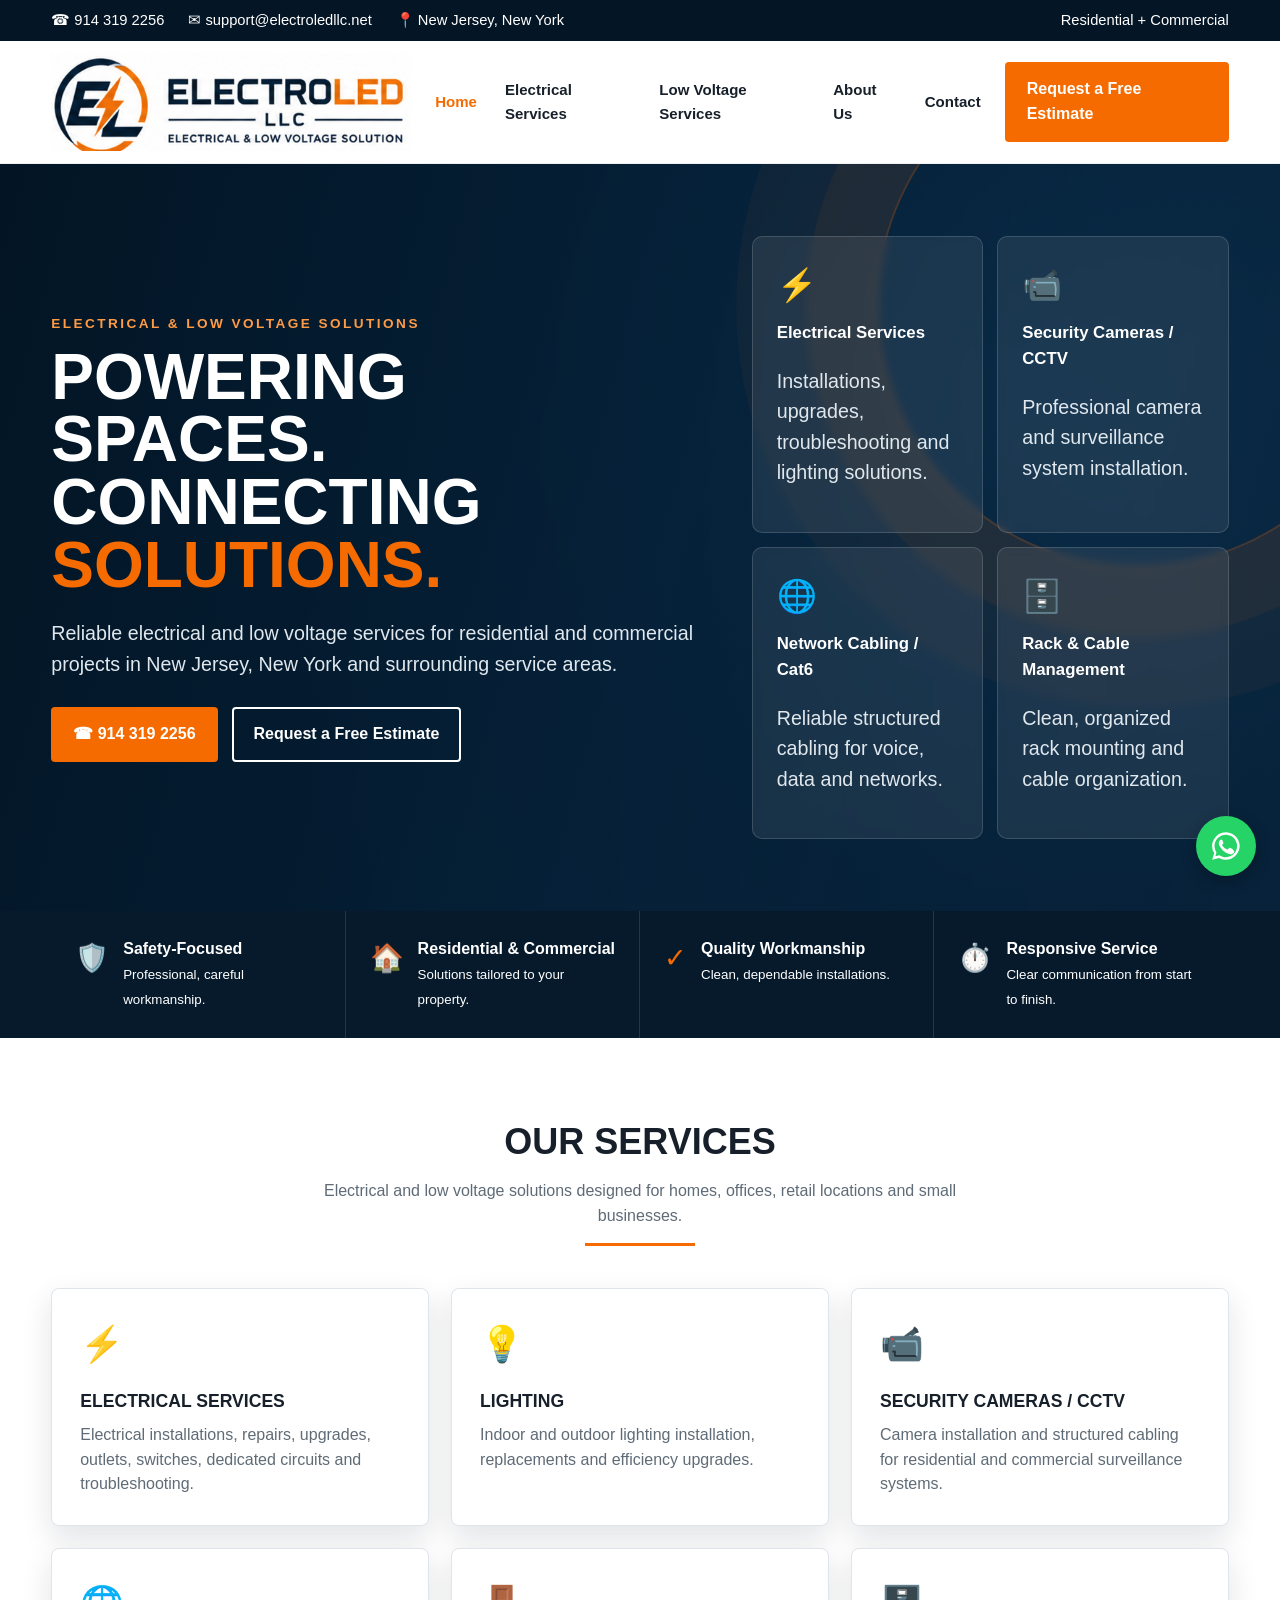
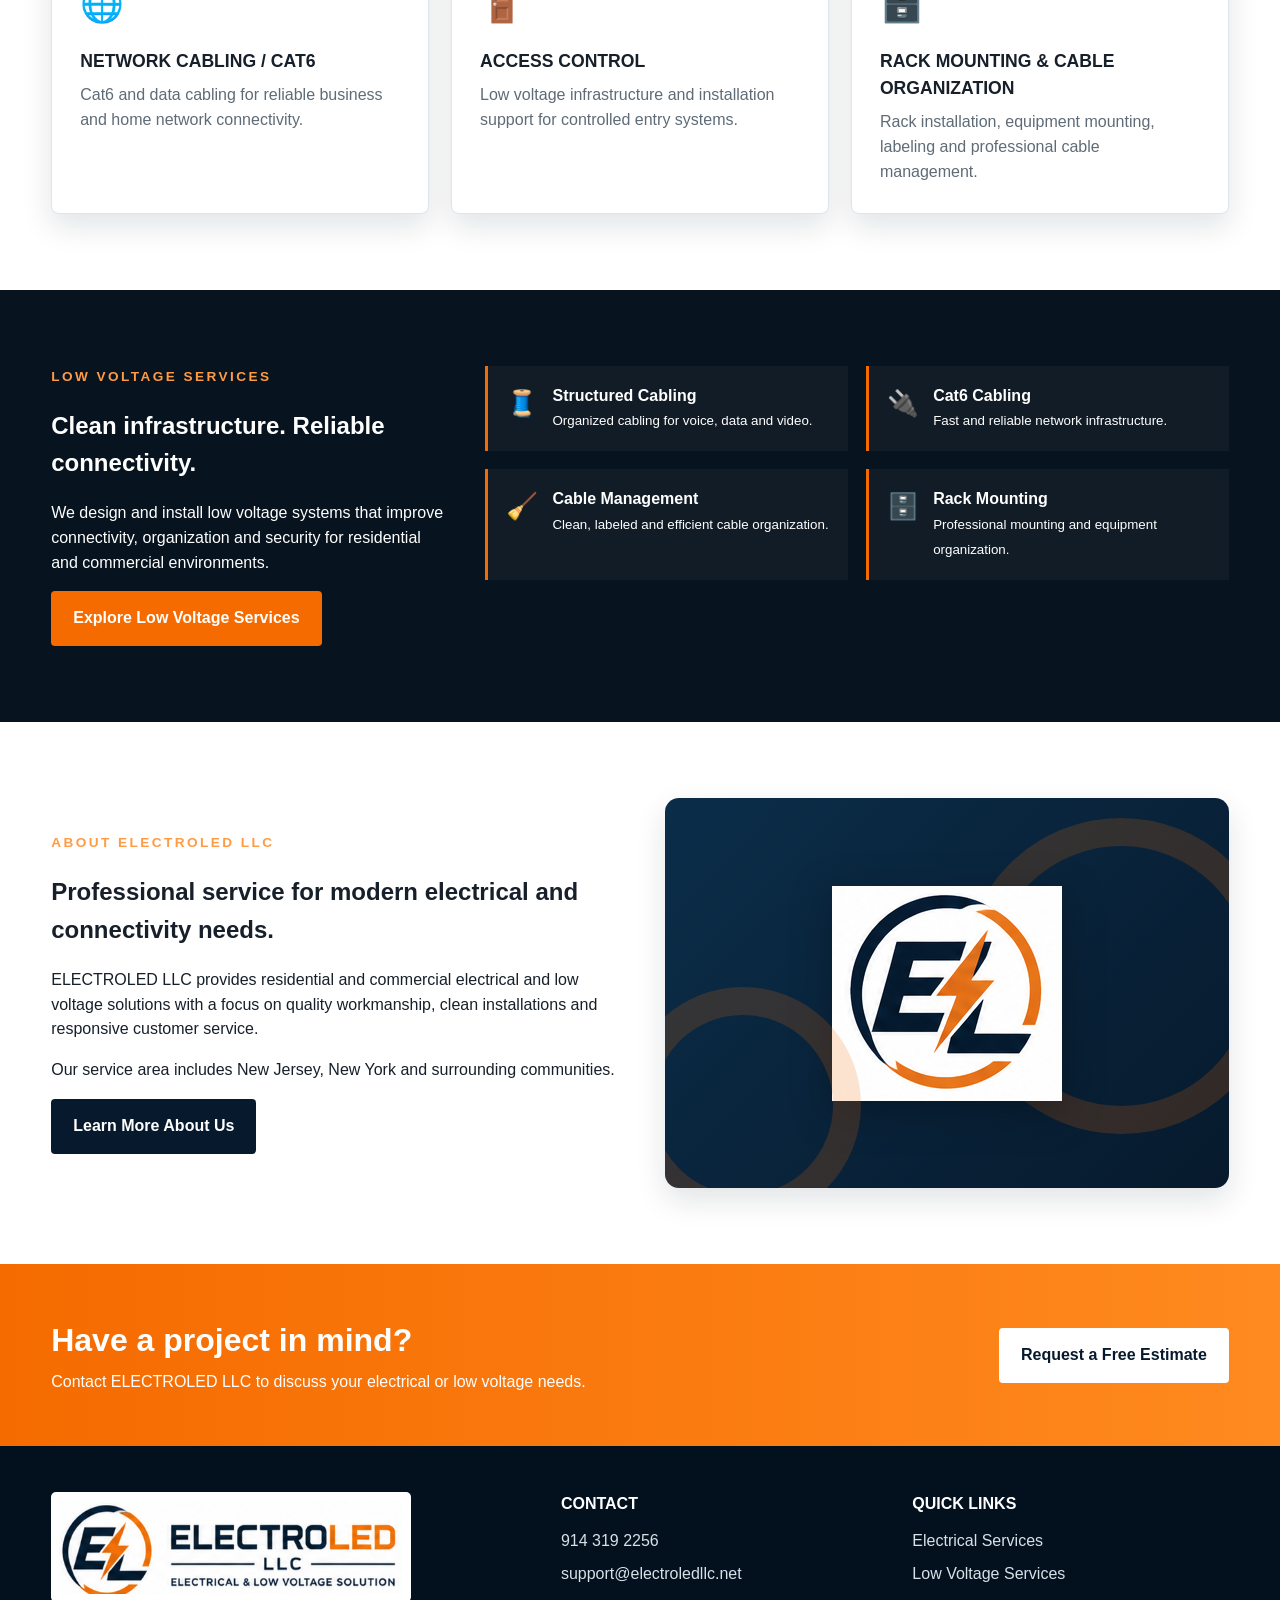
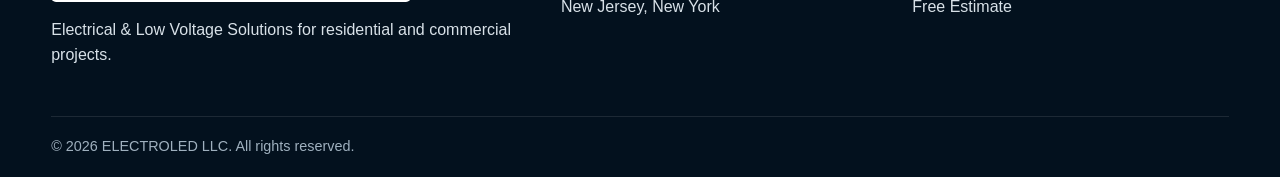
==== public/index.html @ 68d6f8fd "Add WhatsApp button to all pages" ====
<!doctype html><html lang="en"><head><meta charset="utf-8"><meta name="viewport" content="width=device-width,initial-scale=1"><title>ELECTROLED LLC | Electrical & Low Voltage Services</title><meta name="description" content="Residential and commercial electrical and low voltage services in North Arlington, New Jersey and surrounding service areas."><link rel="stylesheet" href="styles.css"></head><body>
<div class="topbar"><div class="container"><div class="left"><span>☎ 914 319 2256</span><span>✉ support@electroledllc.net</span><span>📍 New Jersey, New York</span></div><div class="right"><span>Residential + Commercial</span></div></div></div>
<header><div class="container nav"><a class="brand" href="index.html"><img src="assets/electroled-logo.png" alt="ELECTROLED LLC logo"></a><button class="mobile-toggle" aria-label="Open menu">☰</button><nav class="navlinks"><a class="active" href="index.html">Home</a><a href="electrical-services.html">Electrical Services</a><a href="low-voltage.html">Low Voltage Services</a><a href="about.html">About Us</a><a href="contact.html">Contact</a></nav><a class="btn btn-primary nav-cta" href="contact.html">Request a Free Estimate</a></div></header>
<section class="hero"><div class="container hero-grid"><div><div class="eyebrow">Electrical & Low Voltage Solutions</div><h1>Powering Spaces.<br>Connecting <span>Solutions.</span></h1><p>Reliable electrical and low voltage services for residential and commercial projects in New Jersey, New York and surrounding service areas.</p><div class="hero-actions"><a class="btn btn-primary" href="tel:+19143192256">☎ 914 319 2256</a><a class="btn btn-outline" href="contact.html">Request a Free Estimate</a></div></div><div class="hero-panel"><div class="hero-card"><span class="icon">⚡</span><strong>Electrical Services</strong><p>Installations, upgrades, troubleshooting and lighting solutions.</p></div><div class="hero-card"><span class="icon">📹</span><strong>Security Cameras / CCTV</strong><p>Professional camera and surveillance system installation.</p></div><div class="hero-card"><span class="icon">🌐</span><strong>Network Cabling / Cat6</strong><p>Reliable structured cabling for voice, data and networks.</p></div><div class="hero-card"><span class="icon">🗄️</span><strong>Rack & Cable Management</strong><p>Clean, organized rack mounting and cable organization.</p></div></div></div></section>
<section class="trust"><div class="container trust-grid"><div class="trust-item"><span class="icon">🛡️</span><div><strong>Safety-Focused</strong><br><small>Professional, careful workmanship.</small></div></div><div class="trust-item"><span class="icon">🏠</span><div><strong>Residential & Commercial</strong><br><small>Solutions tailored to your property.</small></div></div><div class="trust-item"><span class="icon">✓</span><div><strong>Quality Workmanship</strong><br><small>Clean, dependable installations.</small></div></div><div class="trust-item"><span class="icon">⏱️</span><div><strong>Responsive Service</strong><br><small>Clear communication from start to finish.</small></div></div></div></section>
<section class="section"><div class="container"><div class="section-title"><h2>Our Services</h2><p>Electrical and low voltage solutions designed for homes, offices, retail locations and small businesses.</p><div class="line"></div></div><div class="cards"><div class="card"><div class="icon">⚡</div><h3>Electrical Services</h3><p>Electrical installations, repairs, upgrades, outlets, switches, dedicated circuits and troubleshooting.</p></div><div class="card"><div class="icon">💡</div><h3>Lighting</h3><p>Indoor and outdoor lighting installation, replacements and efficiency upgrades.</p></div><div class="card"><div class="icon">📹</div><h3>Security Cameras / CCTV</h3><p>Camera installation and structured cabling for residential and commercial surveillance systems.</p></div><div class="card"><div class="icon">🌐</div><h3>Network Cabling / Cat6</h3><p>Cat6 and data cabling for reliable business and home network connectivity.</p></div><div class="card"><div class="icon">🚪</div><h3>Access Control</h3><p>Low voltage infrastructure and installation support for controlled entry systems.</p></div><div class="card"><div class="icon">🗄️</div><h3>Rack Mounting & Cable Organization</h3><p>Rack installation, equipment mounting, labeling and professional cable management.</p></div></div></div></section>
<section class="section dark"><div class="container lowvoltage"><div><div class="eyebrow">Low Voltage Services</div><h2>Clean infrastructure. Reliable connectivity.</h2><p>We design and install low voltage systems that improve connectivity, organization and security for residential and commercial environments.</p><a class="btn btn-primary" href="low-voltage.html">Explore Low Voltage Services</a></div><div class="low-list"><div class="feature"><span class="icon">🧵</span><div><strong>Structured Cabling</strong><br><small>Organized cabling for voice, data and video.</small></div></div><div class="feature"><span class="icon">🔌</span><div><strong>Cat6 Cabling</strong><br><small>Fast and reliable network infrastructure.</small></div></div><div class="feature"><span class="icon">🧹</span><div><strong>Cable Management</strong><br><small>Clean, labeled and efficient cable organization.</small></div></div><div class="feature"><span class="icon">🗄️</span><div><strong>Rack Mounting</strong><br><small>Professional mounting and equipment organization.</small></div></div></div></div></section>
<section class="section"><div class="container about-grid"><div><div class="eyebrow">About ELECTROLED LLC</div><h2>Professional service for modern electrical and connectivity needs.</h2><p>ELECTROLED LLC provides residential and commercial electrical and low voltage solutions with a focus on quality workmanship, clean installations and responsive customer service.</p><p>Our service area includes New Jersey, New York and surrounding communities.</p><a class="btn btn-dark" href="about.html">Learn More About Us</a></div><div class="visual"><div class="mark"><img src="assets/electroled-mark.png" alt="ELECTROLED emblem"></div></div></div></section>
<section class="cta"><div class="container"><div><h2>Have a project in mind?</h2><p>Contact ELECTROLED LLC to discuss your electrical or low voltage needs.</p></div><a class="btn" href="contact.html">Request a Free Estimate</a></div></section>
<footer><div class="container"><div class="footer-grid"><div><img class="footer-logo" src="assets/electroled-logo.png" alt="ELECTROLED LLC"><p>Electrical & Low Voltage Solutions for residential and commercial projects.</p></div><div><div class="footer-title">Contact</div><div class="footer-links"><a href="tel:+19143192256">914 319 2256</a><a href="mailto:support@electroledllc.net">support@electroledllc.net</a><span>New Jersey, New York</span></div></div><div><div class="footer-title">Quick Links</div><div class="footer-links"><a href="electrical-services.html">Electrical Services</a><a href="low-voltage.html">Low Voltage Services</a><a href="contact.html">Free Estimate</a></div></div></div><div class="copyright">© 2026 ELECTROLED LLC. All rights reserved.</div></div></footer><script src="script.js"></script><a
  class="whatsapp-float"
  href="https://wa.me/19143192256?text=Hello%20ELECTROLED%20LLC,%20I%20would%20like%20to%20request%20a%20free%20estimate."
  target="_blank"
  rel="noopener noreferrer"
  aria-label="Contact ELECTROLED LLC on WhatsApp"
>
  <svg viewBox="0 0 32 32" aria-hidden="true">
    <path
      fill="currentColor"
      d="M16 3a13 13 0 0 0-11.1 19.8L3 29l6.4-1.7A13 13 0 1 0 16 3zm0 23.6c-2.1 0-4.1-.6-5.8-1.7l-.4-.2-3.8 1 1-3.7-.2-.4A10.6 10.6 0 1 1 16 26.6zm5.8-7.9c-.3-.2-1.9-.9-2.2-1-.3-.1-.5-.2-.7.2-.2.3-.8 1-1 1.2-.2.2-.4.2-.7.1-2-.9-3.4-1.7-4.8-4-.4-.7.4-.7 1.1-1.6.1-.2.2-.4.1-.6-.1-.2-.7-1.8-1-2.4-.3-.6-.5-.5-.7-.5h-.6c-.2 0-.6.1-.9.4-.3.3-1.2 1.2-1.2 3 0 1.8 1.3 3.5 1.5 3.7.2.2 2.6 4 6.3 5.6 2.3 1 3.2 1.1 4.3.9 1-.2 1.9-.8 2.2-1.5.3-.7.3-1.3.2-1.5-.1-.2-.3-.3-.6-.4z"
    />
  </svg>
</a></body></html>
---- public/styles.css ----
:root{--navy:#071a2d;--navy2:#0d2d49;--orange:#f56b00;--orange2:#ff8a1f;--text:#17202a;--muted:#5f6b76;--light:#f6f8fa;--white:#fff;--border:#dfe5ea;--shadow:0 12px 30px rgba(5,24,45,.12)}
*{box-sizing:border-box}html{scroll-behavior:smooth}body{margin:0;font-family:Arial,Helvetica,sans-serif;color:var(--text);background:#fff;line-height:1.55}a{text-decoration:none;color:inherit}.container{width:min(1180px,92%);margin:auto}.topbar{background:#041525;color:#fff;font-size:.92rem}.topbar .container{display:flex;justify-content:space-between;gap:16px;align-items:center;padding:9px 0;flex-wrap:wrap}.topbar .left,.topbar .right{display:flex;gap:24px;align-items:center;flex-wrap:wrap}.accent{color:var(--orange)}
header{background:#fff;position:sticky;top:0;z-index:50;border-bottom:1px solid #eef1f3}.nav{display:flex;align-items:center;justify-content:space-between;gap:24px;padding:12px 0}.brand{display:flex;align-items:center;flex:0 0 auto}.brand img{width:360px;max-width:38vw;height:auto;display:block;object-fit:contain}.navlinks{display:flex;gap:28px;align-items:center;font-weight:700;font-size:.94rem}.navlinks a:hover,.navlinks a.active{color:var(--orange)}.btn{display:inline-flex;align-items:center;justify-content:center;gap:9px;padding:13px 20px;border-radius:4px;font-weight:800;border:2px solid transparent;transition:.2s}.btn-primary{background:var(--orange);color:#fff}.btn-primary:hover{background:#d95e00}.btn-outline{border-color:#fff;color:#fff}.btn-outline:hover{background:#fff;color:var(--navy)}.btn-dark{background:var(--navy);color:#fff}.mobile-toggle{display:none;background:none;border:0;font-size:1.8rem}
.hero{background:linear-gradient(105deg,rgba(3,21,37,.97),rgba(5,33,57,.9) 52%,rgba(7,37,63,.72)),radial-gradient(circle at 80% 30%,#174a72,#071a2d 45%,#04111f 78%);color:#fff;min-height:560px;display:flex;align-items:center;position:relative;overflow:hidden}.hero:after{content:"";position:absolute;right:-120px;top:-120px;width:520px;height:520px;border:2px solid rgba(245,107,0,.25);border-radius:50%;box-shadow:0 0 0 70px rgba(245,107,0,.06),0 0 0 140px rgba(245,107,0,.04)}.hero-grid{display:grid;grid-template-columns:1.15fr .85fr;gap:55px;align-items:center;position:relative;z-index:2;padding:72px 0}.eyebrow{text-transform:uppercase;letter-spacing:.18em;color:#ff9b45;font-weight:800;font-size:.85rem}.hero h1{font-size:clamp(2.6rem,5vw,5.2rem);line-height:.98;margin:12px 0 22px;max-width:800px;text-transform:uppercase}.hero h1 span{color:var(--orange)}.hero p{font-size:1.23rem;max-width:700px;color:#e0e8ee}.hero-actions{display:flex;gap:14px;flex-wrap:wrap;margin-top:28px}.hero-panel{display:grid;grid-template-columns:1fr 1fr;gap:14px}.hero-card{background:rgba(255,255,255,.08);border:1px solid rgba(255,255,255,.15);padding:24px;border-radius:10px;backdrop-filter:blur(4px);min-height:150px}.hero-card strong{font-size:1.05rem}.hero-card .icon{font-size:2rem;color:var(--orange);display:block;margin-bottom:10px}.trust{background:#061a2c;color:#fff}.trust-grid{display:grid;grid-template-columns:repeat(4,1fr)}.trust-item{padding:26px 24px;border-right:1px solid rgba(255,255,255,.12);display:flex;gap:14px}.trust-item:last-child{border-right:0}.trust-item .icon{font-size:1.7rem;color:var(--orange)}
.section{padding:76px 0}.section.light{background:var(--light)}.section.dark{background:#07131e;color:#fff}.section-title{text-align:center;margin-bottom:42px}.section-title h2{font-size:2.25rem;margin:0 0 10px;text-transform:uppercase}.section-title p{color:var(--muted);max-width:720px;margin:auto}.dark .section-title p{color:#b9c6d1}.line{width:110px;height:3px;background:var(--orange);margin:14px auto 0}.cards{display:grid;grid-template-columns:repeat(3,1fr);gap:22px}.card{background:#fff;border:1px solid var(--border);border-radius:8px;padding:28px;box-shadow:var(--shadow);height:100%}.card .icon{font-size:2.2rem;color:var(--orange)}.card h3{margin:16px 0 8px;text-transform:uppercase;font-size:1.1rem}.card p{color:var(--muted);margin:0}.dark .card{background:#0c2235;border-color:#183850}.dark .card p{color:#c6d2dc}
.lowvoltage{display:grid;grid-template-columns:1.05fr 1.95fr;gap:34px;align-items:start}.low-list{display:grid;grid-template-columns:repeat(2,1fr);gap:18px}.feature{display:flex;gap:14px;padding:18px;border-left:3px solid var(--orange);background:rgba(255,255,255,.04)}.feature .icon{font-size:1.6rem;color:var(--orange)}
.about-grid{display:grid;grid-template-columns:1fr 1fr;gap:50px;align-items:center}.visual{background:linear-gradient(135deg,#0b2d49,#071a2d);border-radius:14px;min-height:390px;position:relative;overflow:hidden;box-shadow:var(--shadow)}.visual:before,.visual:after{content:"";position:absolute;border-radius:50%;border:28px solid rgba(245,107,0,.18)}.visual:before{width:260px;height:260px;right:-50px;top:20px}.visual:after{width:180px;height:180px;left:-40px;bottom:-35px}.visual .mark{position:absolute;inset:0;display:flex;align-items:center;justify-content:center}.visual img{max-width:62%;filter:drop-shadow(0 10px 20px rgba(0,0,0,.28))}
.cta{background:linear-gradient(90deg,var(--orange),#ff8a1f);color:#fff;padding:52px 0}.cta .container{display:flex;align-items:center;justify-content:space-between;gap:26px}.cta h2{margin:0;font-size:2rem}.cta p{margin:4px 0 0}.cta .btn{background:#fff;color:var(--navy)}
.page-hero{background:linear-gradient(110deg,#061a2c,#0d3657);color:#fff;padding:74px 0}.page-hero h1{font-size:3.2rem;margin:0 0 10px;text-transform:uppercase}.page-hero p{max-width:760px;color:#d8e3eb;font-size:1.15rem}
.contact-grid{display:grid;grid-template-columns:.85fr 1.15fr;gap:36px}.contact-box{background:#fff;border:1px solid var(--border);border-radius:8px;padding:28px;box-shadow:var(--shadow)}.contact-item{margin:0 0 18px}.contact-item strong{display:block;color:var(--navy)}form{display:grid;gap:15px}label{font-weight:700;font-size:.92rem}input,textarea,select{width:100%;padding:13px 14px;border:1px solid #cbd5dc;border-radius:5px;font:inherit}textarea{min-height:150px;resize:vertical}
footer{background:#03111e;color:#d8e1e8;padding:46px 0 20px}.footer-grid{display:grid;grid-template-columns:1.2fr .8fr .8fr;gap:35px}.footer-logo{width:360px;max-width:100%;height:auto;display:block;background:#fff;padding:8px;border-radius:5px;object-fit:contain}.footer-title{color:#fff;text-transform:uppercase;font-weight:800;margin-bottom:12px}.footer-links{display:grid;gap:8px}.copyright{border-top:1px solid rgba(255,255,255,.1);margin-top:32px;padding-top:18px;color:#9fb0be;font-size:.9rem}
@media(max-width:900px){.mobile-toggle{display:block}.navlinks{display:none;position:absolute;left:0;right:0;top:100%;background:#fff;padding:22px;width:100%;flex-direction:column;box-shadow:0 14px 30px rgba(0,0,0,.12)}.navlinks.open{display:flex}.nav .btn-primary.nav-cta{display:none}.brand img{width:310px;max-width:64vw}.hero-grid,.about-grid,.contact-grid,.lowvoltage{grid-template-columns:1fr}.hero-panel{margin-top:10px}.trust-grid{grid-template-columns:1fr 1fr}.cards{grid-template-columns:1fr 1fr}.cta .container{flex-direction:column;align-items:flex-start}.footer-grid{grid-template-columns:1fr 1fr}}
@media(max-width:620px){.topbar .container{display:block}.topbar .right{margin-top:5px}.brand img{width:275px;max-width:74vw}.hero{min-height:auto}.hero-grid{padding:54px 0}.hero-panel{grid-template-columns:1fr 1fr}.trust-grid,.cards,.low-list,.footer-grid{grid-template-columns:1fr}.trust-item{border-right:0;border-bottom:1px solid rgba(255,255,255,.12)}.page-hero h1{font-size:2.35rem}.hero h1{font-size:2.65rem}.hero-actions .btn{width:100%}}

.hp-field{position:absolute!important;left:-10000px!important;top:auto!important;width:1px!important;height:1px!important;overflow:hidden!important}
.form-status{margin-top:12px;font-weight:700;line-height:1.4}
.form-status.success{color:#176b3a}
.form-status.error{color:#b42318}
#quoteSubmit:disabled{opacity:.65;cursor:not-allowed}
.whatsapp-float {
  position: fixed;
  right: 24px;
  bottom: 24px;
  width: 60px;
  height: 60px;
  border-radius: 50%;
  background: #25D366;
  color: #ffffff;
  text-decoration: none;

  display: flex;
  align-items: center;
  justify-content: center;

  z-index: 9999;

  box-shadow: 0 5px 15px rgba(0, 0, 0, 0.25);

  transition: transform 0.2s ease;
}

.whatsapp-float svg {
  width: 34px;
  height: 34px;
}

.whatsapp-float:hover {
  transform: scale(1.08);
}

@media (max-width: 600px) {
  .whatsapp-float {
    right: 16px;
    bottom: 16px;
    width: 54px;
    height: 54px;
  }

  .whatsapp-float svg {
    width: 30px;
    height: 30px;
  }
}
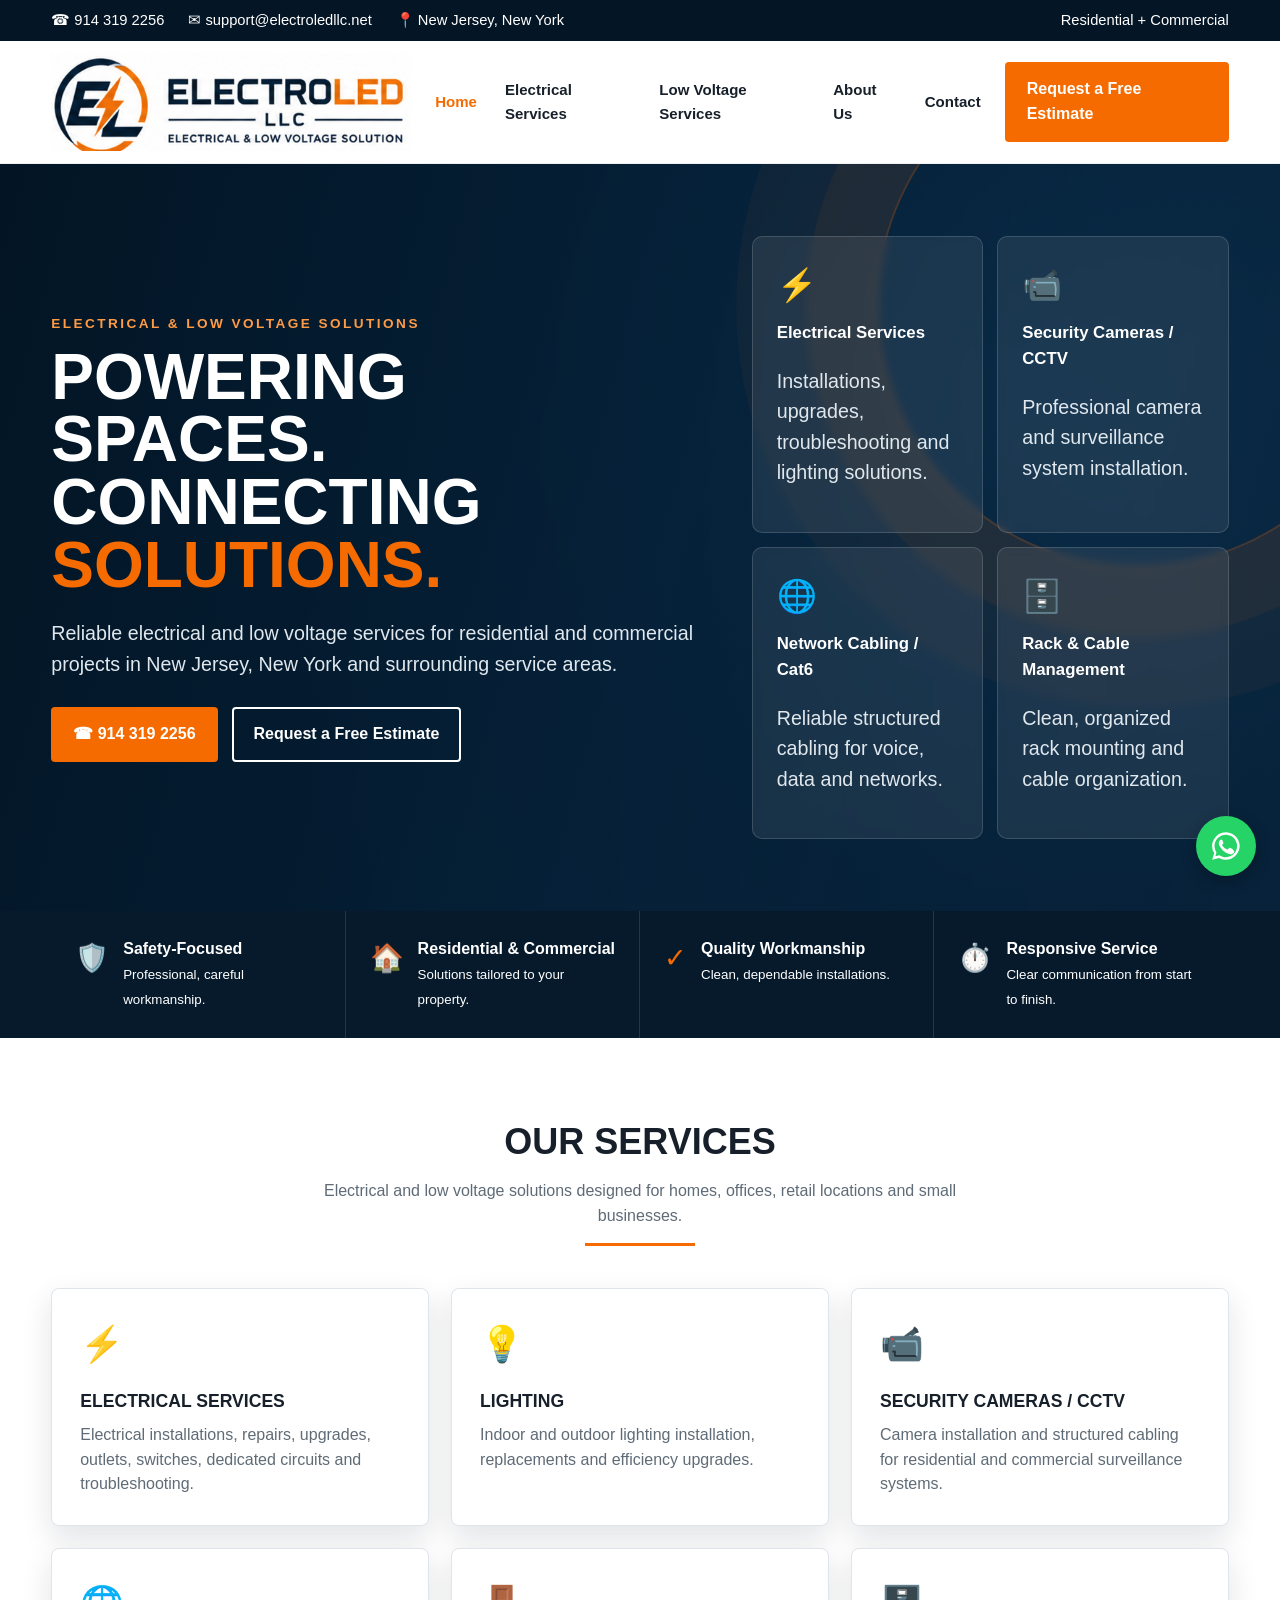
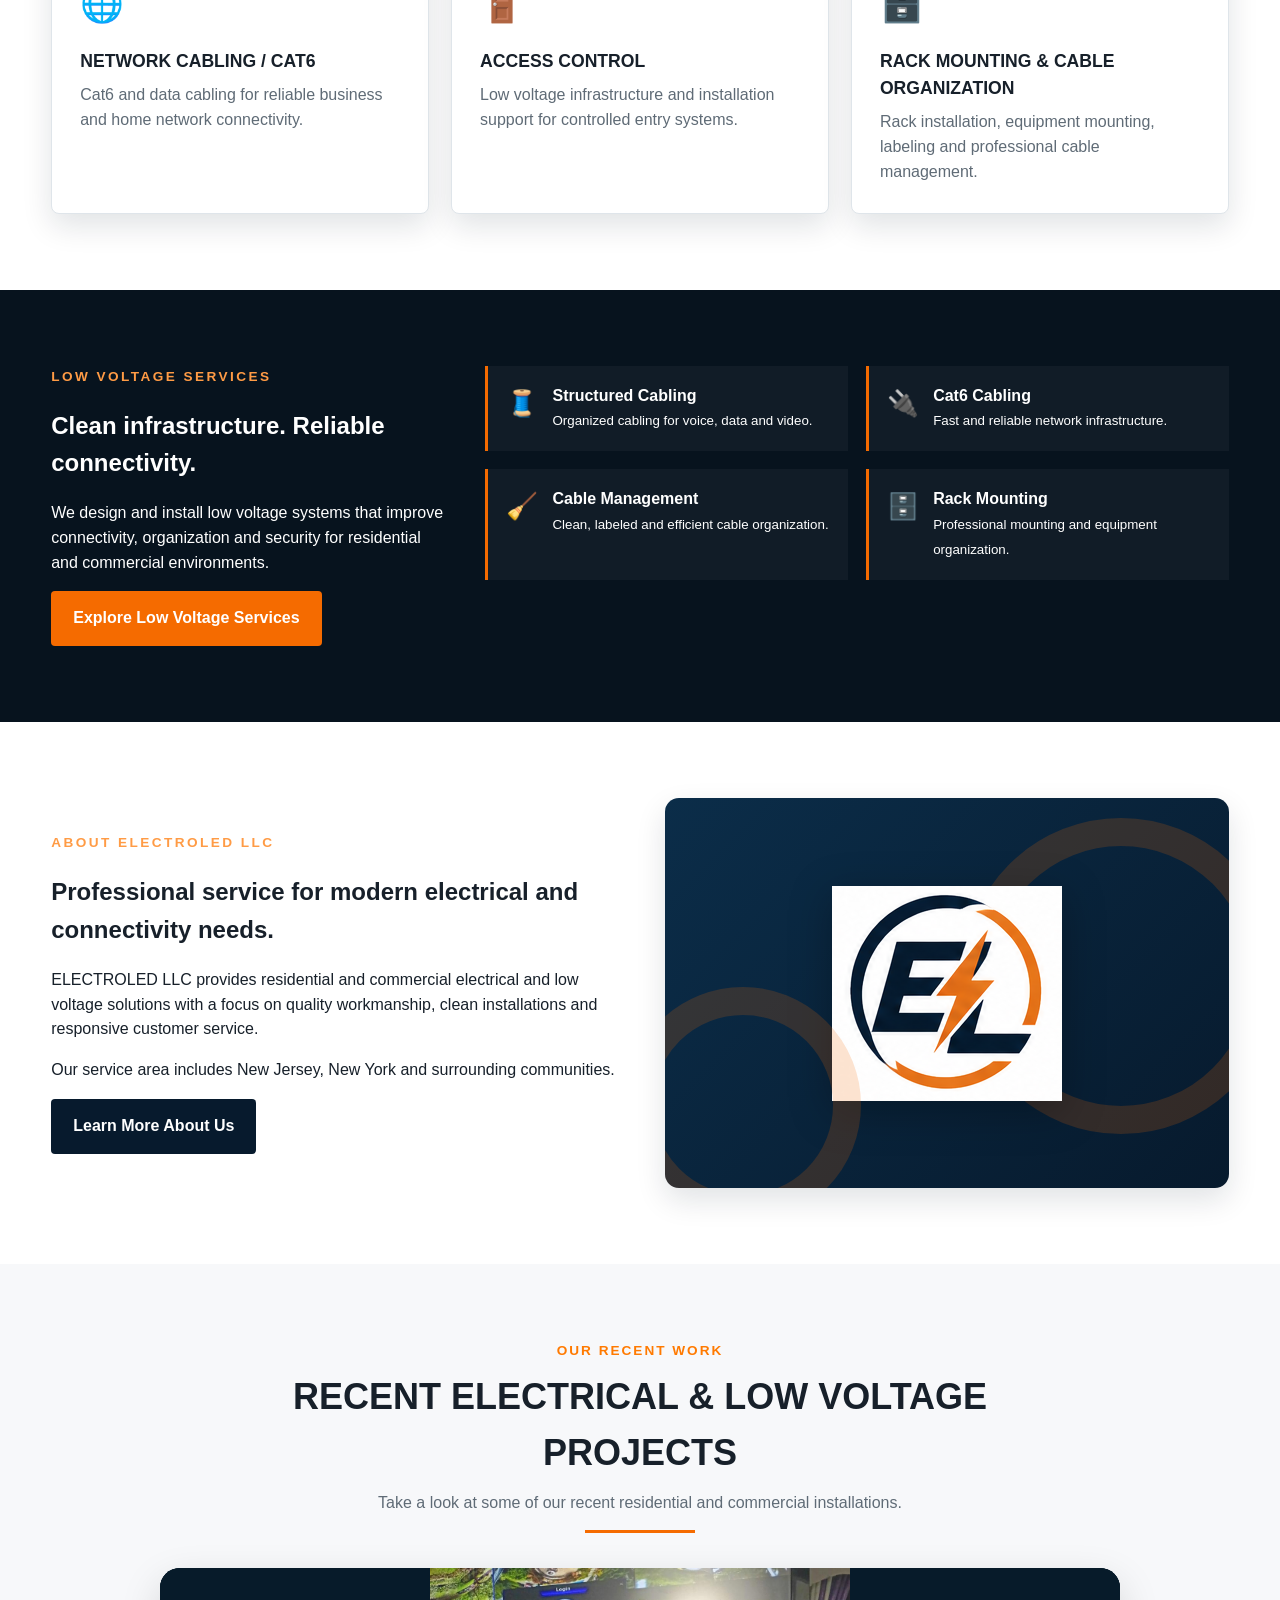
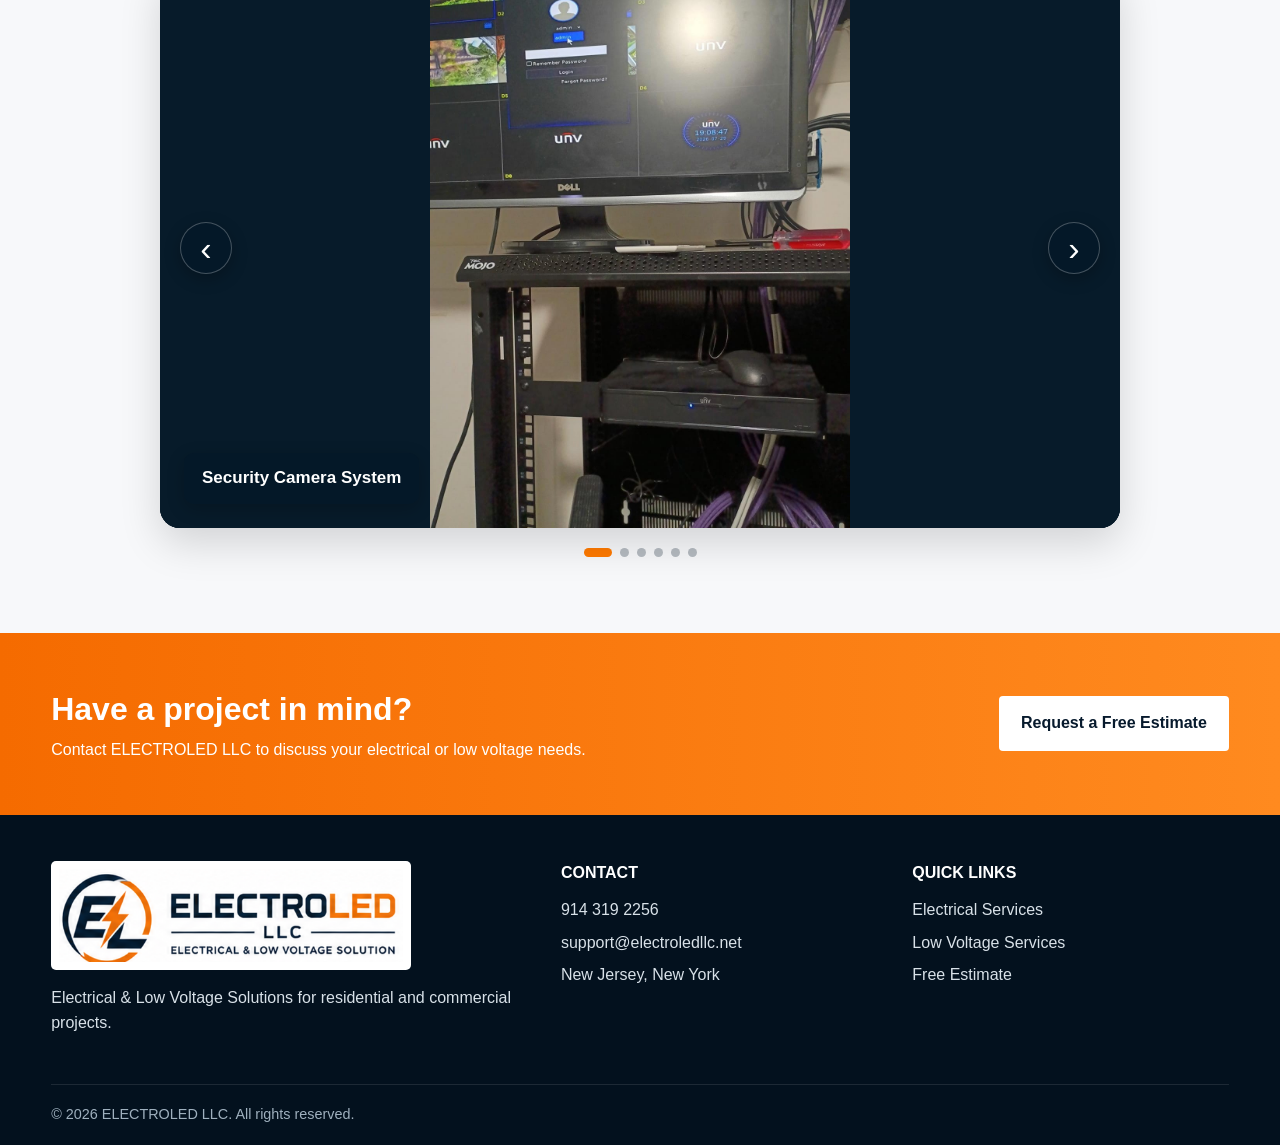
==== commit 52fa5f01: "Add recent projects image carousel" ====
--- a/public/index.html
+++ b/public/index.html
@@ -1,24 +1,251 @@
-<!doctype html><html lang="en"><head><meta charset="utf-8"><meta name="viewport" content="width=device-width,initial-scale=1"><title>ELECTROLED LLC | Electrical & Low Voltage Services</title><meta name="description" content="Residential and commercial electrical and low voltage services in North Arlington, New Jersey and surrounding service areas."><link rel="stylesheet" href="styles.css"></head><body>
-<div class="topbar"><div class="container"><div class="left"><span>☎ 914 319 2256</span><span>✉ support@electroledllc.net</span><span>📍 New Jersey, New York</span></div><div class="right"><span>Residential + Commercial</span></div></div></div>
-<header><div class="container nav"><a class="brand" href="index.html"><img src="assets/electroled-logo.png" alt="ELECTROLED LLC logo"></a><button class="mobile-toggle" aria-label="Open menu">☰</button><nav class="navlinks"><a class="active" href="index.html">Home</a><a href="electrical-services.html">Electrical Services</a><a href="low-voltage.html">Low Voltage Services</a><a href="about.html">About Us</a><a href="contact.html">Contact</a></nav><a class="btn btn-primary nav-cta" href="contact.html">Request a Free Estimate</a></div></header>
-<section class="hero"><div class="container hero-grid"><div><div class="eyebrow">Electrical & Low Voltage Solutions</div><h1>Powering Spaces.<br>Connecting <span>Solutions.</span></h1><p>Reliable electrical and low voltage services for residential and commercial projects in New Jersey, New York and surrounding service areas.</p><div class="hero-actions"><a class="btn btn-primary" href="tel:+19143192256">☎ 914 319 2256</a><a class="btn btn-outline" href="contact.html">Request a Free Estimate</a></div></div><div class="hero-panel"><div class="hero-card"><span class="icon">⚡</span><strong>Electrical Services</strong><p>Installations, upgrades, troubleshooting and lighting solutions.</p></div><div class="hero-card"><span class="icon">📹</span><strong>Security Cameras / CCTV</strong><p>Professional camera and surveillance system installation.</p></div><div class="hero-card"><span class="icon">🌐</span><strong>Network Cabling / Cat6</strong><p>Reliable structured cabling for voice, data and networks.</p></div><div class="hero-card"><span class="icon">🗄️</span><strong>Rack & Cable Management</strong><p>Clean, organized rack mounting and cable organization.</p></div></div></div></section>
-<section class="trust"><div class="container trust-grid"><div class="trust-item"><span class="icon">🛡️</span><div><strong>Safety-Focused</strong><br><small>Professional, careful workmanship.</small></div></div><div class="trust-item"><span class="icon">🏠</span><div><strong>Residential & Commercial</strong><br><small>Solutions tailored to your property.</small></div></div><div class="trust-item"><span class="icon">✓</span><div><strong>Quality Workmanship</strong><br><small>Clean, dependable installations.</small></div></div><div class="trust-item"><span class="icon">⏱️</span><div><strong>Responsive Service</strong><br><small>Clear communication from start to finish.</small></div></div></div></section>
-<section class="section"><div class="container"><div class="section-title"><h2>Our Services</h2><p>Electrical and low voltage solutions designed for homes, offices, retail locations and small businesses.</p><div class="line"></div></div><div class="cards"><div class="card"><div class="icon">⚡</div><h3>Electrical Services</h3><p>Electrical installations, repairs, upgrades, outlets, switches, dedicated circuits and troubleshooting.</p></div><div class="card"><div class="icon">💡</div><h3>Lighting</h3><p>Indoor and outdoor lighting installation, replacements and efficiency upgrades.</p></div><div class="card"><div class="icon">📹</div><h3>Security Cameras / CCTV</h3><p>Camera installation and structured cabling for residential and commercial surveillance systems.</p></div><div class="card"><div class="icon">🌐</div><h3>Network Cabling / Cat6</h3><p>Cat6 and data cabling for reliable business and home network connectivity.</p></div><div class="card"><div class="icon">🚪</div><h3>Access Control</h3><p>Low voltage infrastructure and installation support for controlled entry systems.</p></div><div class="card"><div class="icon">🗄️</div><h3>Rack Mounting & Cable Organization</h3><p>Rack installation, equipment mounting, labeling and professional cable management.</p></div></div></div></section>
-<section class="section dark"><div class="container lowvoltage"><div><div class="eyebrow">Low Voltage Services</div><h2>Clean infrastructure. Reliable connectivity.</h2><p>We design and install low voltage systems that improve connectivity, organization and security for residential and commercial environments.</p><a class="btn btn-primary" href="low-voltage.html">Explore Low Voltage Services</a></div><div class="low-list"><div class="feature"><span class="icon">🧵</span><div><strong>Structured Cabling</strong><br><small>Organized cabling for voice, data and video.</small></div></div><div class="feature"><span class="icon">🔌</span><div><strong>Cat6 Cabling</strong><br><small>Fast and reliable network infrastructure.</small></div></div><div class="feature"><span class="icon">🧹</span><div><strong>Cable Management</strong><br><small>Clean, labeled and efficient cable organization.</small></div></div><div class="feature"><span class="icon">🗄️</span><div><strong>Rack Mounting</strong><br><small>Professional mounting and equipment organization.</small></div></div></div></div></section>
-<section class="section"><div class="container about-grid"><div><div class="eyebrow">About ELECTROLED LLC</div><h2>Professional service for modern electrical and connectivity needs.</h2><p>ELECTROLED LLC provides residential and commercial electrical and low voltage solutions with a focus on quality workmanship, clean installations and responsive customer service.</p><p>Our service area includes New Jersey, New York and surrounding communities.</p><a class="btn btn-dark" href="about.html">Learn More About Us</a></div><div class="visual"><div class="mark"><img src="assets/electroled-mark.png" alt="ELECTROLED emblem"></div></div></div></section>
-<section class="cta"><div class="container"><div><h2>Have a project in mind?</h2><p>Contact ELECTROLED LLC to discuss your electrical or low voltage needs.</p></div><a class="btn" href="contact.html">Request a Free Estimate</a></div></section>
-<footer><div class="container"><div class="footer-grid"><div><img class="footer-logo" src="assets/electroled-logo.png" alt="ELECTROLED LLC"><p>Electrical & Low Voltage Solutions for residential and commercial projects.</p></div><div><div class="footer-title">Contact</div><div class="footer-links"><a href="tel:+19143192256">914 319 2256</a><a href="mailto:support@electroledllc.net">support@electroledllc.net</a><span>New Jersey, New York</span></div></div><div><div class="footer-title">Quick Links</div><div class="footer-links"><a href="electrical-services.html">Electrical Services</a><a href="low-voltage.html">Low Voltage Services</a><a href="contact.html">Free Estimate</a></div></div></div><div class="copyright">© 2026 ELECTROLED LLC. All rights reserved.</div></div></footer><script src="script.js"></script><a
-  class="whatsapp-float"
-  href="https://wa.me/19143192256?text=Hello%20ELECTROLED%20LLC,%20I%20would%20like%20to%20request%20a%20free%20estimate."
-  target="_blank"
-  rel="noopener noreferrer"
-  aria-label="Contact ELECTROLED LLC on WhatsApp"
->
-  <svg viewBox="0 0 32 32" aria-hidden="true">
-    <path
-      fill="currentColor"
-      d="M16 3a13 13 0 0 0-11.1 19.8L3 29l6.4-1.7A13 13 0 1 0 16 3zm0 23.6c-2.1 0-4.1-.6-5.8-1.7l-.4-.2-3.8 1 1-3.7-.2-.4A10.6 10.6 0 1 1 16 26.6zm5.8-7.9c-.3-.2-1.9-.9-2.2-1-.3-.1-.5-.2-.7.2-.2.3-.8 1-1 1.2-.2.2-.4.2-.7.1-2-.9-3.4-1.7-4.8-4-.4-.7.4-.7 1.1-1.6.1-.2.2-.4.1-.6-.1-.2-.7-1.8-1-2.4-.3-.6-.5-.5-.7-.5h-.6c-.2 0-.6.1-.9.4-.3.3-1.2 1.2-1.2 3 0 1.8 1.3 3.5 1.5 3.7.2.2 2.6 4 6.3 5.6 2.3 1 3.2 1.1 4.3.9 1-.2 1.9-.8 2.2-1.5.3-.7.3-1.3.2-1.5-.1-.2-.3-.3-.6-.4z"
-    />
-  </svg>
-</a></body></html>
-
+<!doctype html>
+<html lang="en">
+
+<head>
+  <meta charset="utf-8">
+  <meta name="viewport" content="width=device-width,initial-scale=1">
+  <title>ELECTROLED LLC | Electrical & Low Voltage Services</title>
+  <meta name="description"
+    content="Residential and commercial electrical and low voltage services in North Arlington, New Jersey and surrounding service areas.">
+  <link rel="stylesheet" href="styles.css">
+</head>
+
+<body>
+  <div class="topbar">
+    <div class="container">
+      <div class="left"><span>☎ 914 319 2256</span><span>✉ support@electroledllc.net</span><span>📍 New Jersey, New
+          York</span></div>
+      <div class="right"><span>Residential + Commercial</span></div>
+    </div>
+  </div>
+  <header>
+    <div class="container nav"><a class="brand" href="index.html"><img src="assets/electroled-logo.png"
+          alt="ELECTROLED LLC logo"></a><button class="mobile-toggle" aria-label="Open menu">☰</button>
+      <nav class="navlinks"><a class="active" href="index.html">Home</a><a href="electrical-services.html">Electrical
+          Services</a><a href="low-voltage.html">Low Voltage Services</a><a href="about.html">About Us</a><a
+          href="contact.html">Contact</a></nav><a class="btn btn-primary nav-cta" href="contact.html">Request a Free
+        Estimate</a>
+    </div>
+  </header>
+  <section class="hero">
+    <div class="container hero-grid">
+      <div>
+        <div class="eyebrow">Electrical & Low Voltage Solutions</div>
+        <h1>Powering Spaces.<br>Connecting <span>Solutions.</span></h1>
+        <p>Reliable electrical and low voltage services for residential and commercial projects in New Jersey, New York
+          and surrounding service areas.</p>
+        <div class="hero-actions"><a class="btn btn-primary" href="tel:+19143192256">☎ 914 319 2256</a><a
+            class="btn btn-outline" href="contact.html">Request a Free Estimate</a></div>
+      </div>
+      <div class="hero-panel">
+        <div class="hero-card"><span class="icon">⚡</span><strong>Electrical Services</strong>
+          <p>Installations, upgrades, troubleshooting and lighting solutions.</p>
+        </div>
+        <div class="hero-card"><span class="icon">📹</span><strong>Security Cameras / CCTV</strong>
+          <p>Professional camera and surveillance system installation.</p>
+        </div>
+        <div class="hero-card"><span class="icon">🌐</span><strong>Network Cabling / Cat6</strong>
+          <p>Reliable structured cabling for voice, data and networks.</p>
+        </div>
+        <div class="hero-card"><span class="icon">🗄️</span><strong>Rack & Cable Management</strong>
+          <p>Clean, organized rack mounting and cable organization.</p>
+        </div>
+      </div>
+    </div>
+  </section>
+  <section class="trust">
+    <div class="container trust-grid">
+      <div class="trust-item"><span class="icon">🛡️</span>
+        <div><strong>Safety-Focused</strong><br><small>Professional, careful workmanship.</small></div>
+      </div>
+      <div class="trust-item"><span class="icon">🏠</span>
+        <div><strong>Residential & Commercial</strong><br><small>Solutions tailored to your property.</small></div>
+      </div>
+      <div class="trust-item"><span class="icon">✓</span>
+        <div><strong>Quality Workmanship</strong><br><small>Clean, dependable installations.</small></div>
+      </div>
+      <div class="trust-item"><span class="icon">⏱️</span>
+        <div><strong>Responsive Service</strong><br><small>Clear communication from start to finish.</small></div>
+      </div>
+    </div>
+  </section>
+  <section class="section">
+    <div class="container">
+      <div class="section-title">
+        <h2>Our Services</h2>
+        <p>Electrical and low voltage solutions designed for homes, offices, retail locations and small businesses.</p>
+        <div class="line"></div>
+      </div>
+      <div class="cards">
+        <div class="card">
+          <div class="icon">⚡</div>
+          <h3>Electrical Services</h3>
+          <p>Electrical installations, repairs, upgrades, outlets, switches, dedicated circuits and troubleshooting.</p>
+        </div>
+        <div class="card">
+          <div class="icon">💡</div>
+          <h3>Lighting</h3>
+          <p>Indoor and outdoor lighting installation, replacements and efficiency upgrades.</p>
+        </div>
+        <div class="card">
+          <div class="icon">📹</div>
+          <h3>Security Cameras / CCTV</h3>
+          <p>Camera installation and structured cabling for residential and commercial surveillance systems.</p>
+        </div>
+        <div class="card">
+          <div class="icon">🌐</div>
+          <h3>Network Cabling / Cat6</h3>
+          <p>Cat6 and data cabling for reliable business and home network connectivity.</p>
+        </div>
+        <div class="card">
+          <div class="icon">🚪</div>
+          <h3>Access Control</h3>
+          <p>Low voltage infrastructure and installation support for controlled entry systems.</p>
+        </div>
+        <div class="card">
+          <div class="icon">🗄️</div>
+          <h3>Rack Mounting & Cable Organization</h3>
+          <p>Rack installation, equipment mounting, labeling and professional cable management.</p>
+        </div>
+      </div>
+    </div>
+  </section>
+  <section class="section dark">
+    <div class="container lowvoltage">
+      <div>
+        <div class="eyebrow">Low Voltage Services</div>
+        <h2>Clean infrastructure. Reliable connectivity.</h2>
+        <p>We design and install low voltage systems that improve connectivity, organization and security for
+          residential and commercial environments.</p><a class="btn btn-primary" href="low-voltage.html">Explore Low
+          Voltage Services</a>
+      </div>
+      <div class="low-list">
+        <div class="feature"><span class="icon">🧵</span>
+          <div><strong>Structured Cabling</strong><br><small>Organized cabling for voice, data and video.</small></div>
+        </div>
+        <div class="feature"><span class="icon">🔌</span>
+          <div><strong>Cat6 Cabling</strong><br><small>Fast and reliable network infrastructure.</small></div>
+        </div>
+        <div class="feature"><span class="icon">🧹</span>
+          <div><strong>Cable Management</strong><br><small>Clean, labeled and efficient cable organization.</small>
+          </div>
+        </div>
+        <div class="feature"><span class="icon">🗄️</span>
+          <div><strong>Rack Mounting</strong><br><small>Professional mounting and equipment organization.</small></div>
+        </div>
+      </div>
+    </div>
+  </section>
+  <section class="section">
+    <div class="container about-grid">
+      <div>
+        <div class="eyebrow">About ELECTROLED LLC</div>
+        <h2>Professional service for modern electrical and connectivity needs.</h2>
+        <p>ELECTROLED LLC provides residential and commercial electrical and low voltage solutions with a focus on
+          quality workmanship, clean installations and responsive customer service.</p>
+        <p>Our service area includes New Jersey, New York and surrounding communities.</p><a class="btn btn-dark"
+          href="about.html">Learn More About Us</a>
+      </div>
+      <div class="visual">
+        <div class="mark"><img src="assets/electroled-mark.png" alt="ELECTROLED emblem"></div>
+      </div>
+    </div>
+  </section> 
+  <section class="section projects-section">
+  <div class="container">
+    <div class="section-title">
+      <div class="eyebrow">Our Recent Work</div>
+      <h2>Recent Electrical & Low Voltage Projects</h2>
+      <p>Take a look at some of our recent residential and commercial installations.</p>
+      <div class="line"></div>
+    </div>
+
+    <div class="project-carousel">
+      <button class="carousel-btn prev" aria-label="Previous project">‹</button>
+
+      <div class="carousel-track">
+
+        <div class="project-slide active">
+          <img src="assets/projects/WhatsApp Image 2026-09-12 at 1.21.10 PM.jpeg"
+               alt="Security camera and surveillance system installation">
+          <div class="project-caption">Security Camera System</div>
+        </div>
+
+        <div class="project-slide">
+          <img src="assets/projects/WhatsApp Image 2026-09-12 at 1.21.10 PM(1).jpeg"
+               alt="CCTV recording system configuration">
+          <div class="project-caption">CCTV System Configuration</div>
+        </div>
+
+        <div class="project-slide">
+          <img src="assets/projects/WhatsApp Image 2026-09-12 at 11.19.37 AM.jpeg"
+               alt="Commercial lighting installation">
+          <div class="project-caption">Commercial Lighting</div>
+        </div>
+
+        <div class="project-slide">
+          <img src="assets/projects/WhatsApp Image 2026-09-12 at 11.19.38 AM(1).jpeg"
+               alt="Electrical panel installation">
+          <div class="project-caption">Electrical Panel Installation</div>
+        </div>
+
+        <div class="project-slide">
+          <img src="assets/projects/WhatsApp Image 2026-09-12 at 11.19.38 AM(2).jpeg"
+               alt="Electrical panel wiring">
+          <div class="project-caption">Electrical Panel Wiring</div>
+        </div>
+
+        <div class="project-slide">
+          <img src="assets/projects/WhatsApp Image 2026-09-12 at 11.19.38 AM(5).jpeg"
+               alt="Residential lighting installation">
+          <div class="project-caption">Residential Lighting</div>
+        </div>
+
+      </div>
+
+      <button class="carousel-btn next" aria-label="Next project">›</button>
+    </div>
+
+    <div class="carousel-dots"></div>
+  </div>
+</section>
+  <section class="cta">
+    <div class="container">
+      <div>
+        <h2>Have a project in mind?</h2>
+        <p>Contact ELECTROLED LLC to discuss your electrical or low voltage needs.</p>
+      </div><a class="btn" href="contact.html">Request a Free Estimate</a>
+    </div>
+  </section>
+  <footer>
+    <div class="container">
+      <div class="footer-grid">
+        <div><img class="footer-logo" src="assets/electroled-logo.png" alt="ELECTROLED LLC">
+          <p>Electrical & Low Voltage Solutions for residential and commercial projects.</p>
+        </div>
+        <div>
+          <div class="footer-title">Contact</div>
+          <div class="footer-links"><a href="tel:+19143192256">914 319 2256</a><a
+              href="mailto:support@electroledllc.net">support@electroledllc.net</a><span>New Jersey, New York</span>
+          </div>
+        </div>
+        <div>
+          <div class="footer-title">Quick Links</div>
+          <div class="footer-links"><a href="electrical-services.html">Electrical Services</a><a
+              href="low-voltage.html">Low Voltage Services</a><a href="contact.html">Free Estimate</a></div>
+        </div>
+      </div>
+      <div class="copyright">© 2026 ELECTROLED LLC. All rights reserved.</div>
+    </div>
+  </footer>
+  <script src="script.js"></script><a class="whatsapp-float"
+    href="https://wa.me/19143192256?text=Hello%20ELECTROLED%20LLC,%20I%20would%20like%20to%20request%20a%20free%20estimate."
+    target="_blank" rel="noopener noreferrer" aria-label="Contact ELECTROLED LLC on WhatsApp">
+    <svg viewBox="0 0 32 32" aria-hidden="true">
+      <path fill="currentColor"
+        d="M16 3a13 13 0 0 0-11.1 19.8L3 29l6.4-1.7A13 13 0 1 0 16 3zm0 23.6c-2.1 0-4.1-.6-5.8-1.7l-.4-.2-3.8 1 1-3.7-.2-.4A10.6 10.6 0 1 1 16 26.6zm5.8-7.9c-.3-.2-1.9-.9-2.2-1-.3-.1-.5-.2-.7.2-.2.3-.8 1-1 1.2-.2.2-.4.2-.7.1-2-.9-3.4-1.7-4.8-4-.4-.7.4-.7 1.1-1.6.1-.2.2-.4.1-.6-.1-.2-.7-1.8-1-2.4-.3-.6-.5-.5-.7-.5h-.6c-.2 0-.6.1-.9.4-.3.3-1.2 1.2-1.2 3 0 1.8 1.3 3.5 1.5 3.7.2.2 2.6 4 6.3 5.6 2.3 1 3.2 1.1 4.3.9 1-.2 1.9-.8 2.2-1.5.3-.7.3-1.3.2-1.5-.1-.2-.3-.3-.6-.4z" />
+    </svg>
+  </a>
+</body>
+
+</html>
--- a/public/styles.css
+++ b/public/styles.css
@@ -61,3 +61,296 @@
     height: 30px;
   }
 }
+/* =========================================
+   RECENT PROJECTS CAROUSEL
+   ========================================= */
+
+.projects-section {
+  background: #f7f8fa;
+  overflow: hidden;
+}
+
+.projects-section .section-title {
+  max-width: 760px;
+  margin: 0 auto 35px;
+  text-align: center;
+}
+
+.projects-section .eyebrow {
+  color: #ff7a00;
+  font-weight: 700;
+  letter-spacing: 2px;
+  text-transform: uppercase;
+}
+
+.projects-section h2 {
+  margin-top: 8px;
+}
+
+.project-carousel {
+  position: relative;
+  max-width: 960px;
+  margin: 0 auto;
+  border-radius: 20px;
+  overflow: hidden;
+  background: #071b2a;
+
+  box-shadow:
+    0 15px 40px rgba(0, 0, 0, 0.15);
+}
+
+.carousel-track {
+  position: relative;
+  width: 100%;
+  height: 560px;
+  background: #071b2a;
+}
+
+.project-slide {
+  display: none;
+  position: relative;
+  width: 100%;
+  height: 100%;
+}
+
+.project-slide.active {
+  display: flex;
+  align-items: center;
+  justify-content: center;
+
+  animation: projectFade 0.45s ease;
+}
+
+.project-slide img {
+  width: 100%;
+  height: 100%;
+  object-fit: contain;
+  display: block;
+  background: #071b2a;
+}
+
+.project-caption {
+  position: absolute;
+  left: 24px;
+  bottom: 24px;
+
+  max-width: calc(100% - 48px);
+
+  padding: 12px 18px;
+
+  border-radius: 10px;
+
+  background: rgba(5, 24, 40, 0.88);
+  backdrop-filter: blur(4px);
+
+  color: #ffffff;
+
+  font-size: 17px;
+  font-weight: 700;
+
+  box-shadow: 0 5px 18px rgba(0, 0, 0, 0.2);
+}
+
+/* Navigation arrows */
+
+.carousel-btn {
+  position: absolute;
+  top: 50%;
+  transform: translateY(-50%);
+  z-index: 10;
+
+  width: 52px;
+  height: 52px;
+
+  display: flex;
+  align-items: center;
+  justify-content: center;
+
+  border: 1px solid rgba(255, 255, 255, 0.25);
+  border-radius: 50%;
+
+  background: rgba(5, 24, 40, 0.88);
+  color: #ffffff;
+
+  font-size: 34px;
+  line-height: 1;
+
+  cursor: pointer;
+
+  box-shadow: 0 5px 16px rgba(0, 0, 0, 0.25);
+
+  transition:
+    background 0.2s ease,
+    transform 0.2s ease;
+}
+
+.carousel-btn:hover {
+  background: #ff7a00;
+}
+
+.carousel-btn.prev {
+  left: 20px;
+}
+
+.carousel-btn.next {
+  right: 20px;
+}
+
+/* Navigation dots */
+
+.carousel-dots {
+  display: flex;
+  justify-content: center;
+  align-items: center;
+
+  gap: 8px;
+
+  margin-top: 20px;
+}
+
+.carousel-dot {
+  width: 9px;
+  height: 9px;
+
+  padding: 0;
+
+  border: 0;
+  border-radius: 50%;
+
+  background: #b5bbc1;
+
+  cursor: pointer;
+
+  transition:
+    width 0.25s ease,
+    border-radius 0.25s ease,
+    background 0.25s ease;
+}
+
+.carousel-dot.active {
+  width: 28px;
+  border-radius: 20px;
+
+  background: #ff7a00;
+}
+
+/* Fade animation */
+
+@keyframes projectFade {
+  from {
+    opacity: 0;
+  }
+
+  to {
+    opacity: 1;
+  }
+}
+
+
+/* =========================================
+   TABLET
+   ========================================= */
+
+@media (max-width: 900px) {
+
+  .project-carousel {
+    max-width: 92%;
+    border-radius: 16px;
+  }
+
+  .carousel-track {
+    height: 480px;
+  }
+
+}
+
+
+/* =========================================
+   MOBILE
+   ========================================= */
+
+@media (max-width: 600px) {
+
+  .projects-section .section-title {
+    padding-left: 16px;
+    padding-right: 16px;
+    margin-bottom: 24px;
+  }
+
+  .projects-section h2 {
+    font-size: 28px;
+    line-height: 1.15;
+  }
+
+  .project-carousel {
+    width: calc(100% - 24px);
+    max-width: none;
+
+    margin-left: auto;
+    margin-right: auto;
+
+    border-radius: 14px;
+  }
+
+  .carousel-track {
+    height: 430px;
+  }
+
+  .project-slide img {
+    object-fit: contain;
+  }
+
+  .project-caption {
+    left: 12px;
+    bottom: 12px;
+
+    max-width: calc(100% - 24px);
+
+    padding: 9px 12px;
+
+    font-size: 14px;
+
+    border-radius: 8px;
+  }
+
+  .carousel-btn {
+    width: 40px;
+    height: 40px;
+
+    font-size: 27px;
+  }
+
+  .carousel-btn.prev {
+    left: 10px;
+  }
+
+  .carousel-btn.next {
+    right: 10px;
+  }
+
+  .carousel-dots {
+    gap: 6px;
+    margin-top: 14px;
+  }
+
+}
+
+
+/* =========================================
+   SMALL PHONES
+   ========================================= */
+
+@media (max-width: 400px) {
+
+  .carousel-track {
+    height: 360px;
+  }
+
+  .carousel-btn {
+    width: 36px;
+    height: 36px;
+
+    font-size: 24px;
+  }
+
+}
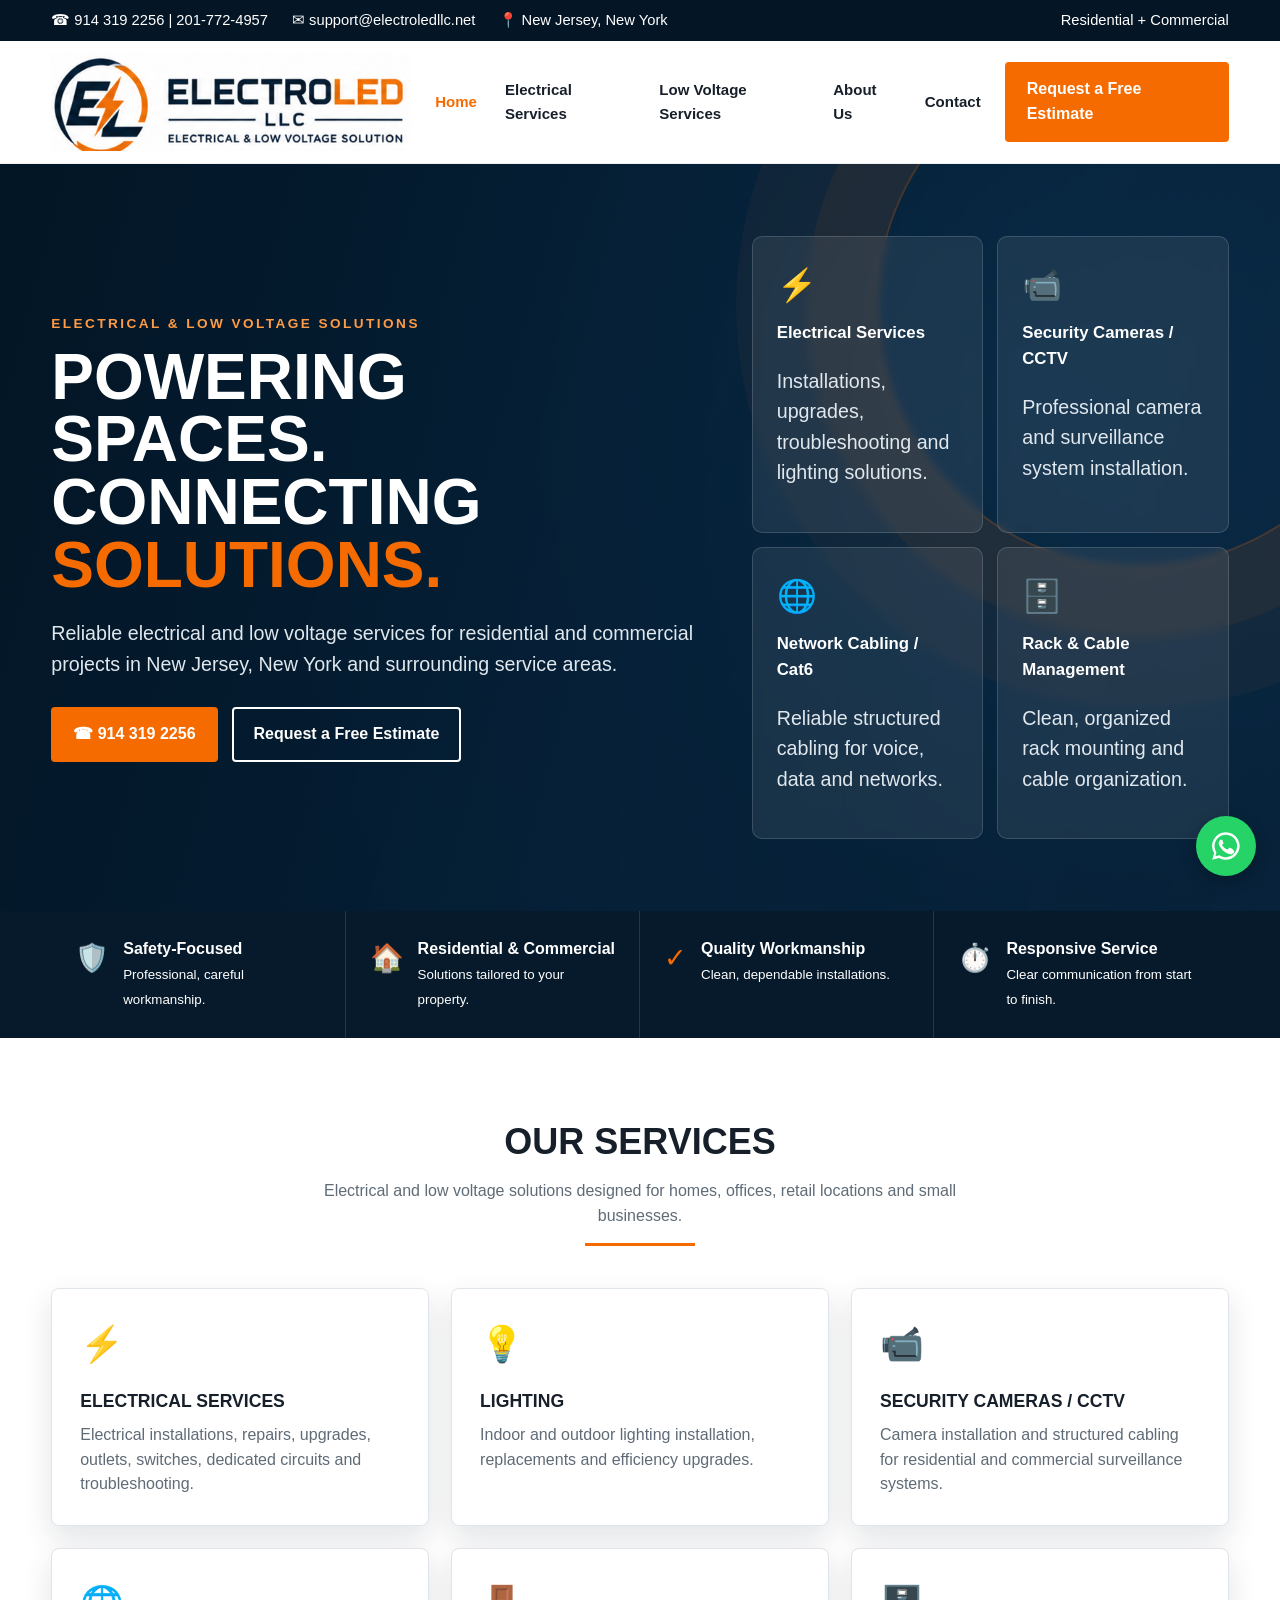
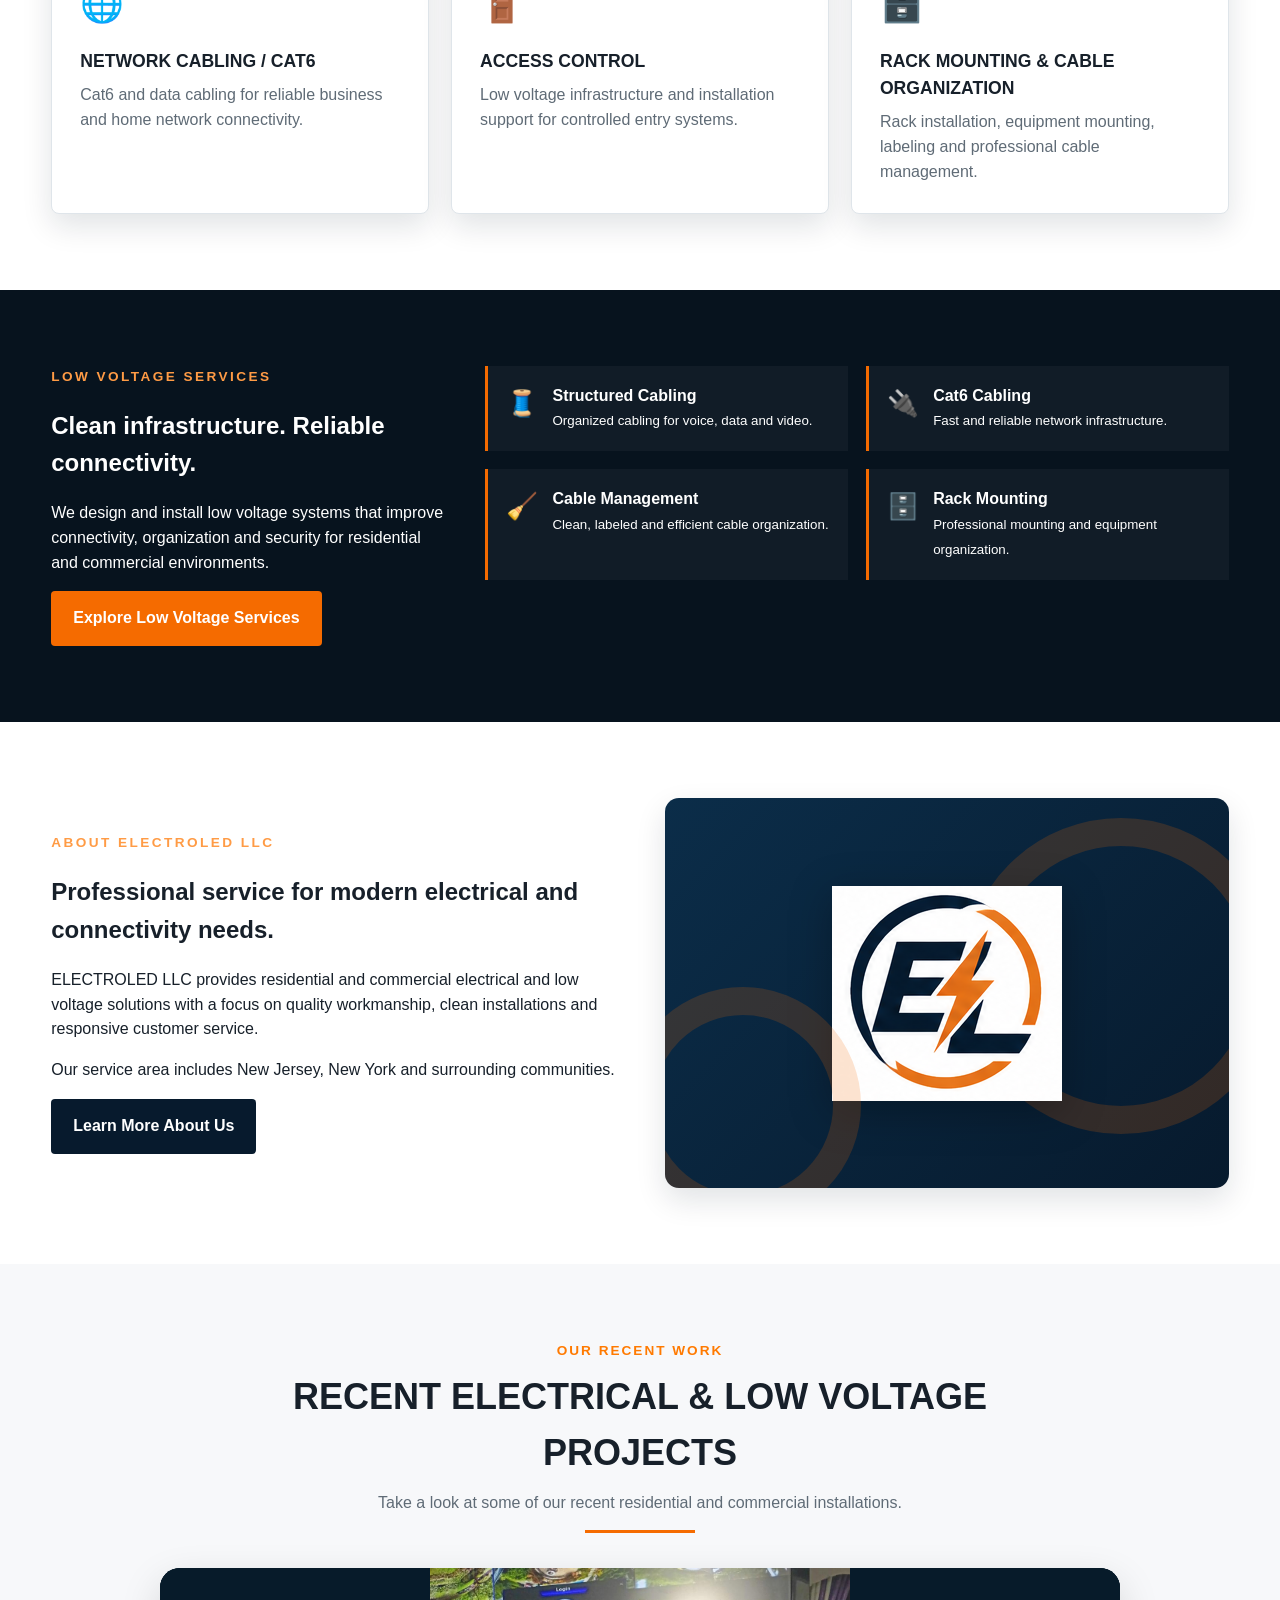
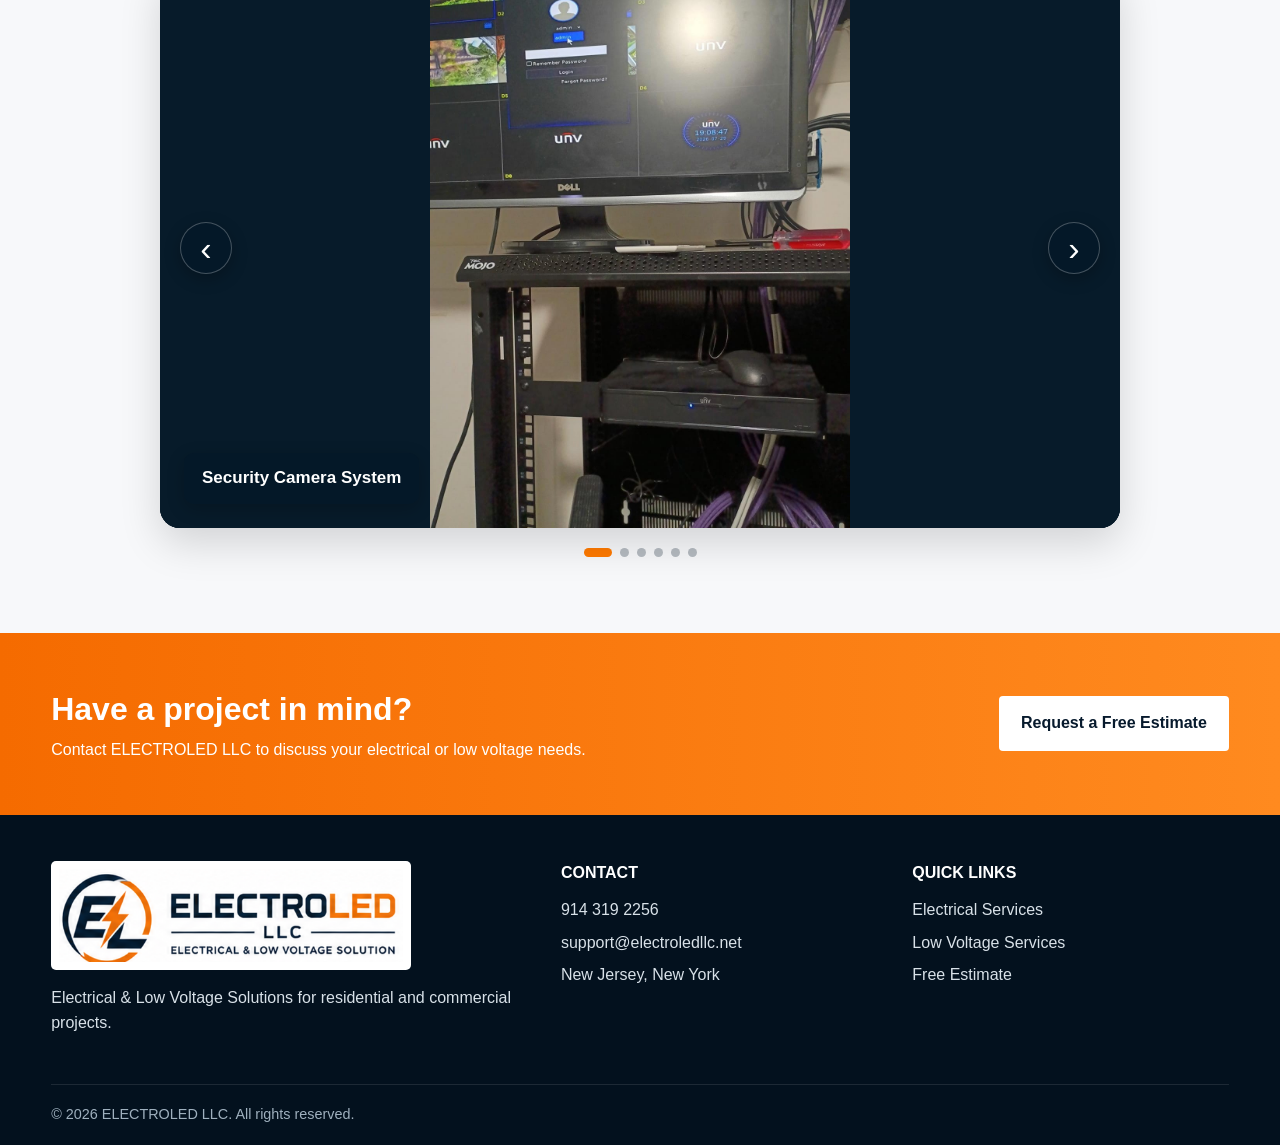
==== commit 1872d934: "add telefono" ====
--- a/public/index.html
+++ b/public/index.html
@@ -2,18 +2,20 @@
 <html lang="en">
 
 <head>
-  <meta charset="utf-8">
+   <meta charset="utf-8">
   <meta name="viewport" content="width=device-width,initial-scale=1">
   <title>ELECTROLED LLC | Electrical & Low Voltage Services</title>
   <meta name="description"
-    content="Residential and commercial electrical and low voltage services in North Arlington, New Jersey and surrounding service areas.">
+    content="ELECTROLED LLC provides professional electrical and low voltage services including lighting, security cameras, CCTV, network cabling, access control and structured cabling in New Jersey and New York.">
+    <link rel="canonical" href="https://electroledllc.net/">
+    <link rel="icon" type="image/png" href="/assets/electroled-mark.png">
   <link rel="stylesheet" href="styles.css">
 </head>
 
 <body>
   <div class="topbar">
     <div class="container">
-      <div class="left"><span>☎ 914 319 2256</span><span>✉ support@electroledllc.net</span><span>📍 New Jersey, New
+      <div class="left"><span>☎ 914 319 2256 | 201-772-4957</span><span>✉ support@electroledllc.net</span><span>📍 New Jersey, New
           York</span></div>
       <div class="right"><span>Residential + Commercial</span></div>
     </div>
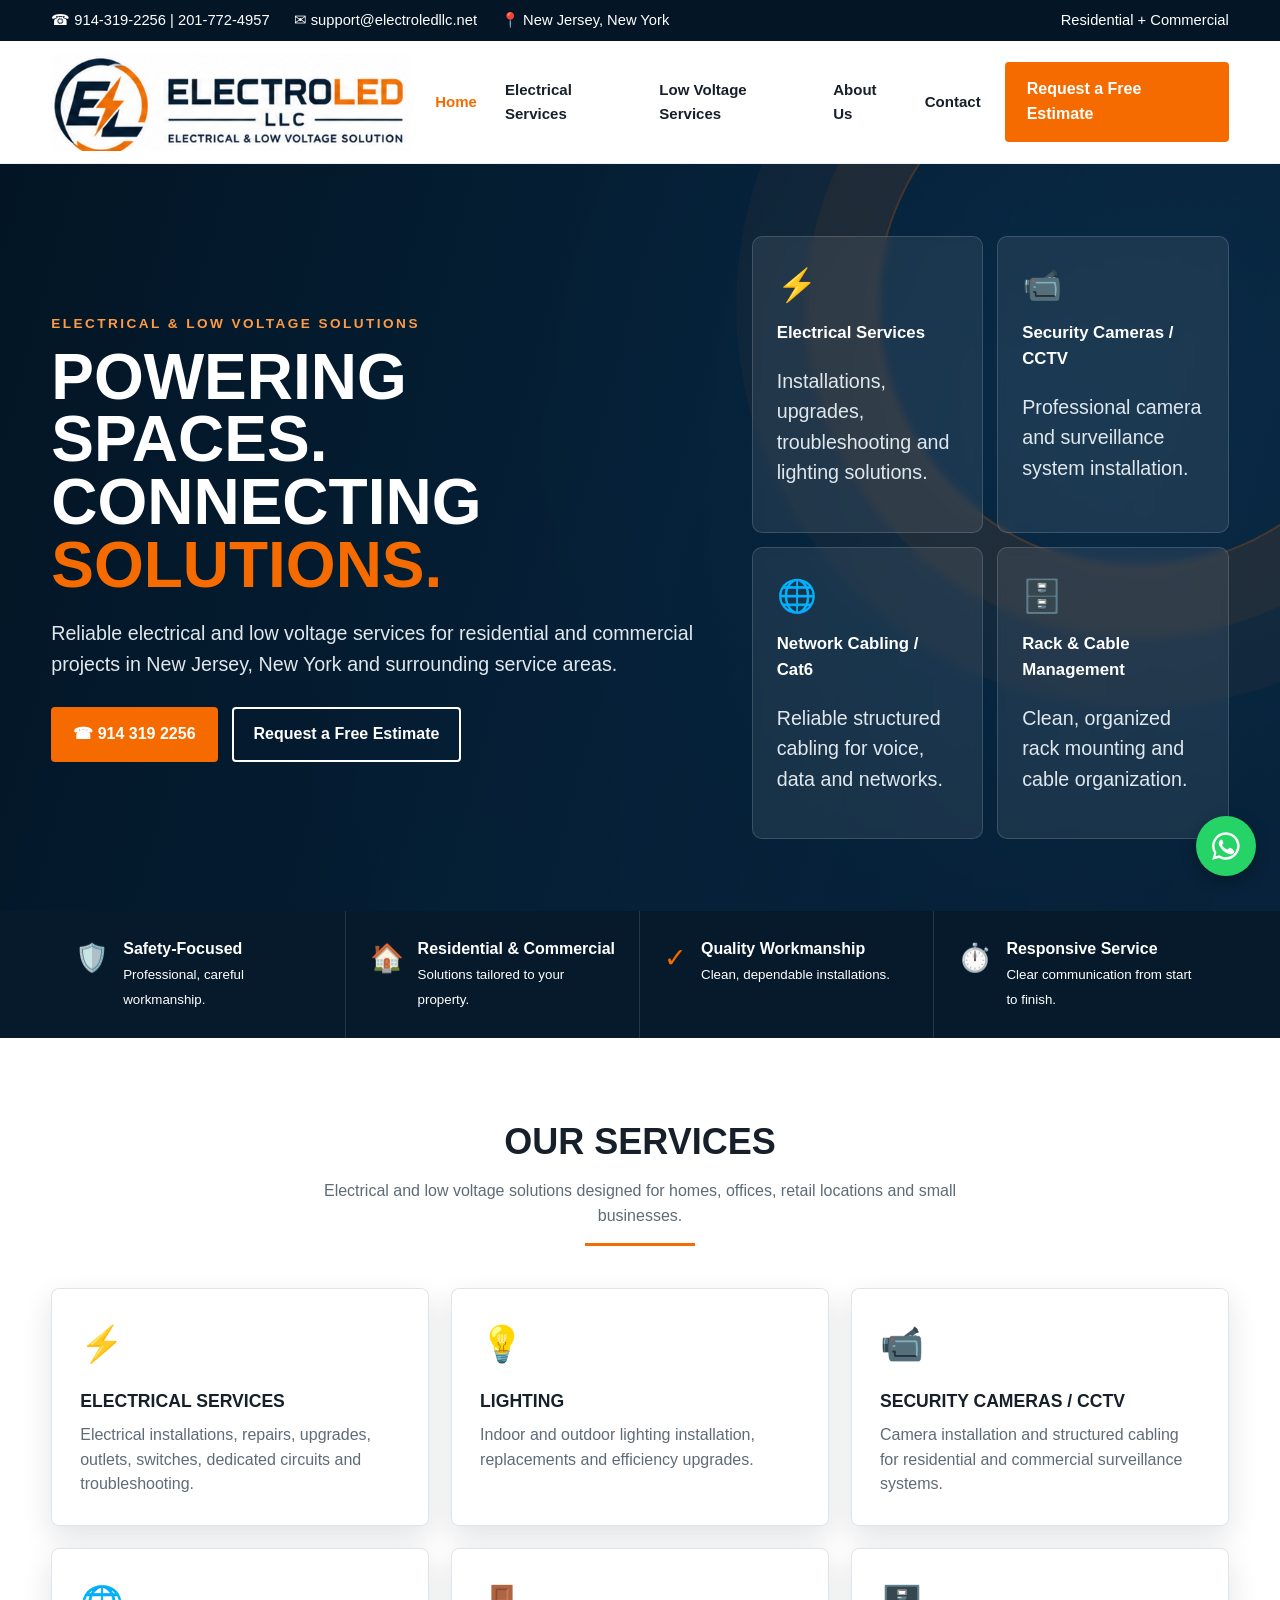
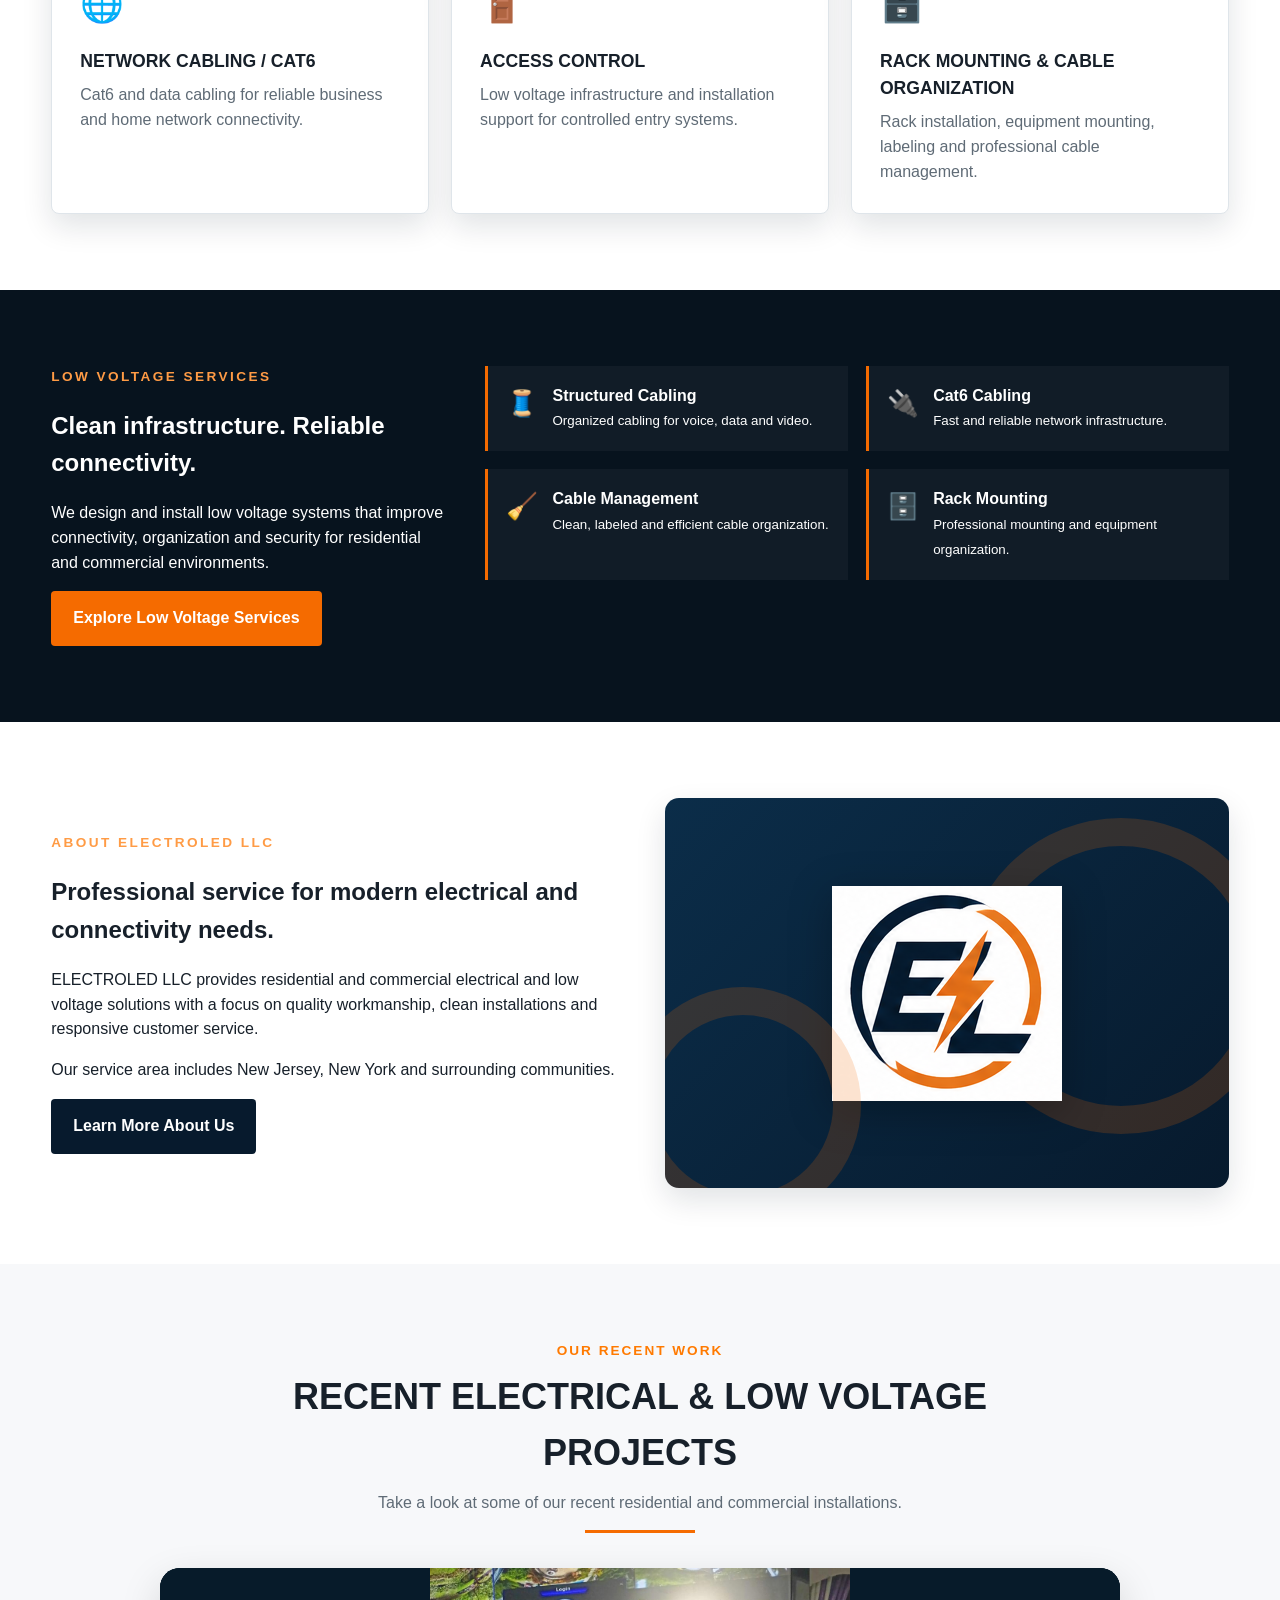
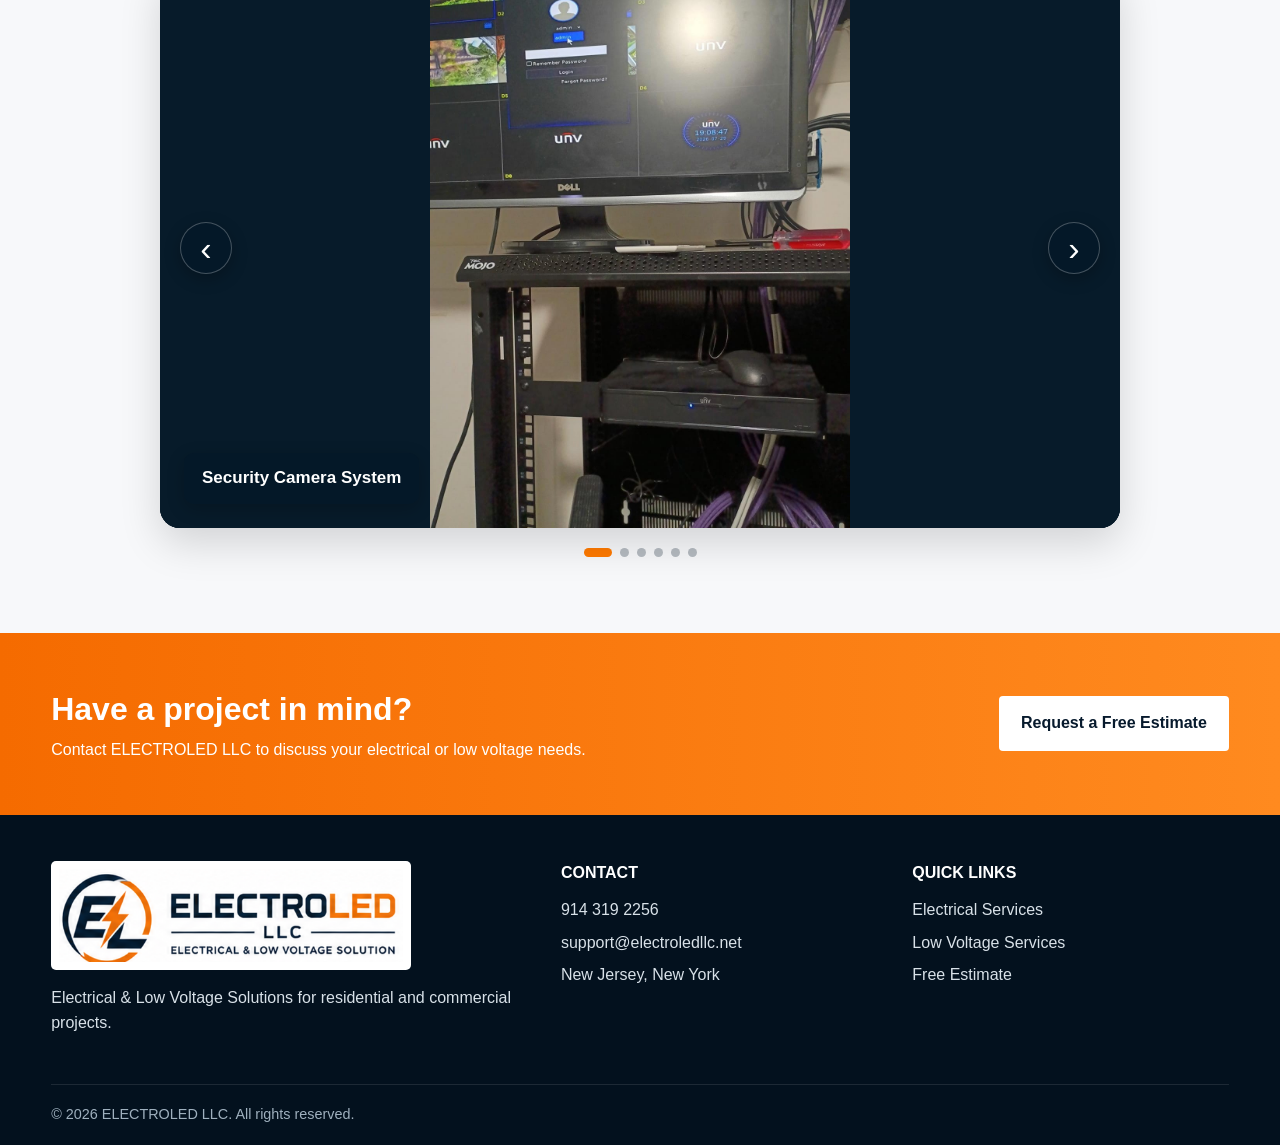
==== commit 4702d54d: "telefono formato" ====
--- a/public/index.html
+++ b/public/index.html
@@ -15,7 +15,7 @@
 <body>
   <div class="topbar">
     <div class="container">
-      <div class="left"><span>☎ 914 319 2256 | 201-772-4957</span><span>✉ support@electroledllc.net</span><span>📍 New Jersey, New
+      <div class="left"><span>☎ 914-319-2256 | 201-772-4957</span><span>✉ support@electroledllc.net</span><span>📍 New Jersey, New
           York</span></div>
       <div class="right"><span>Residential + Commercial</span></div>
     </div>
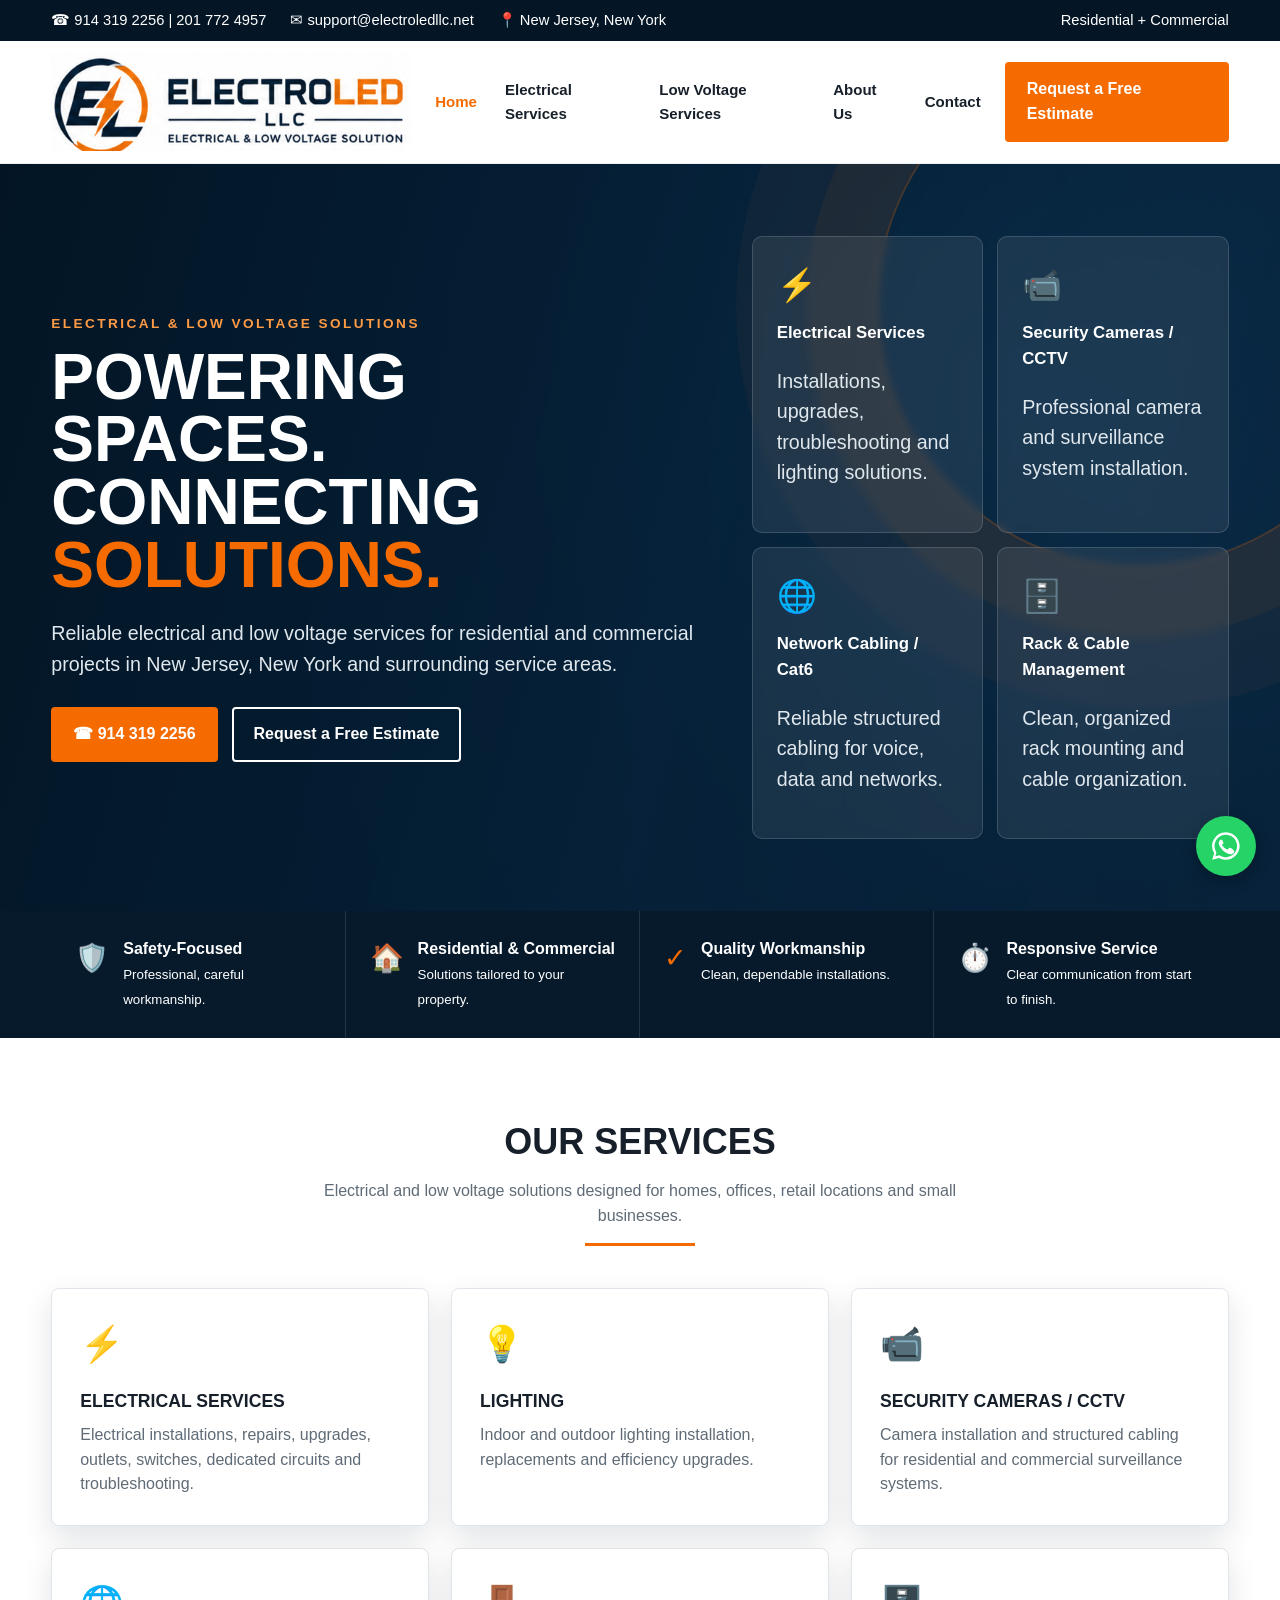
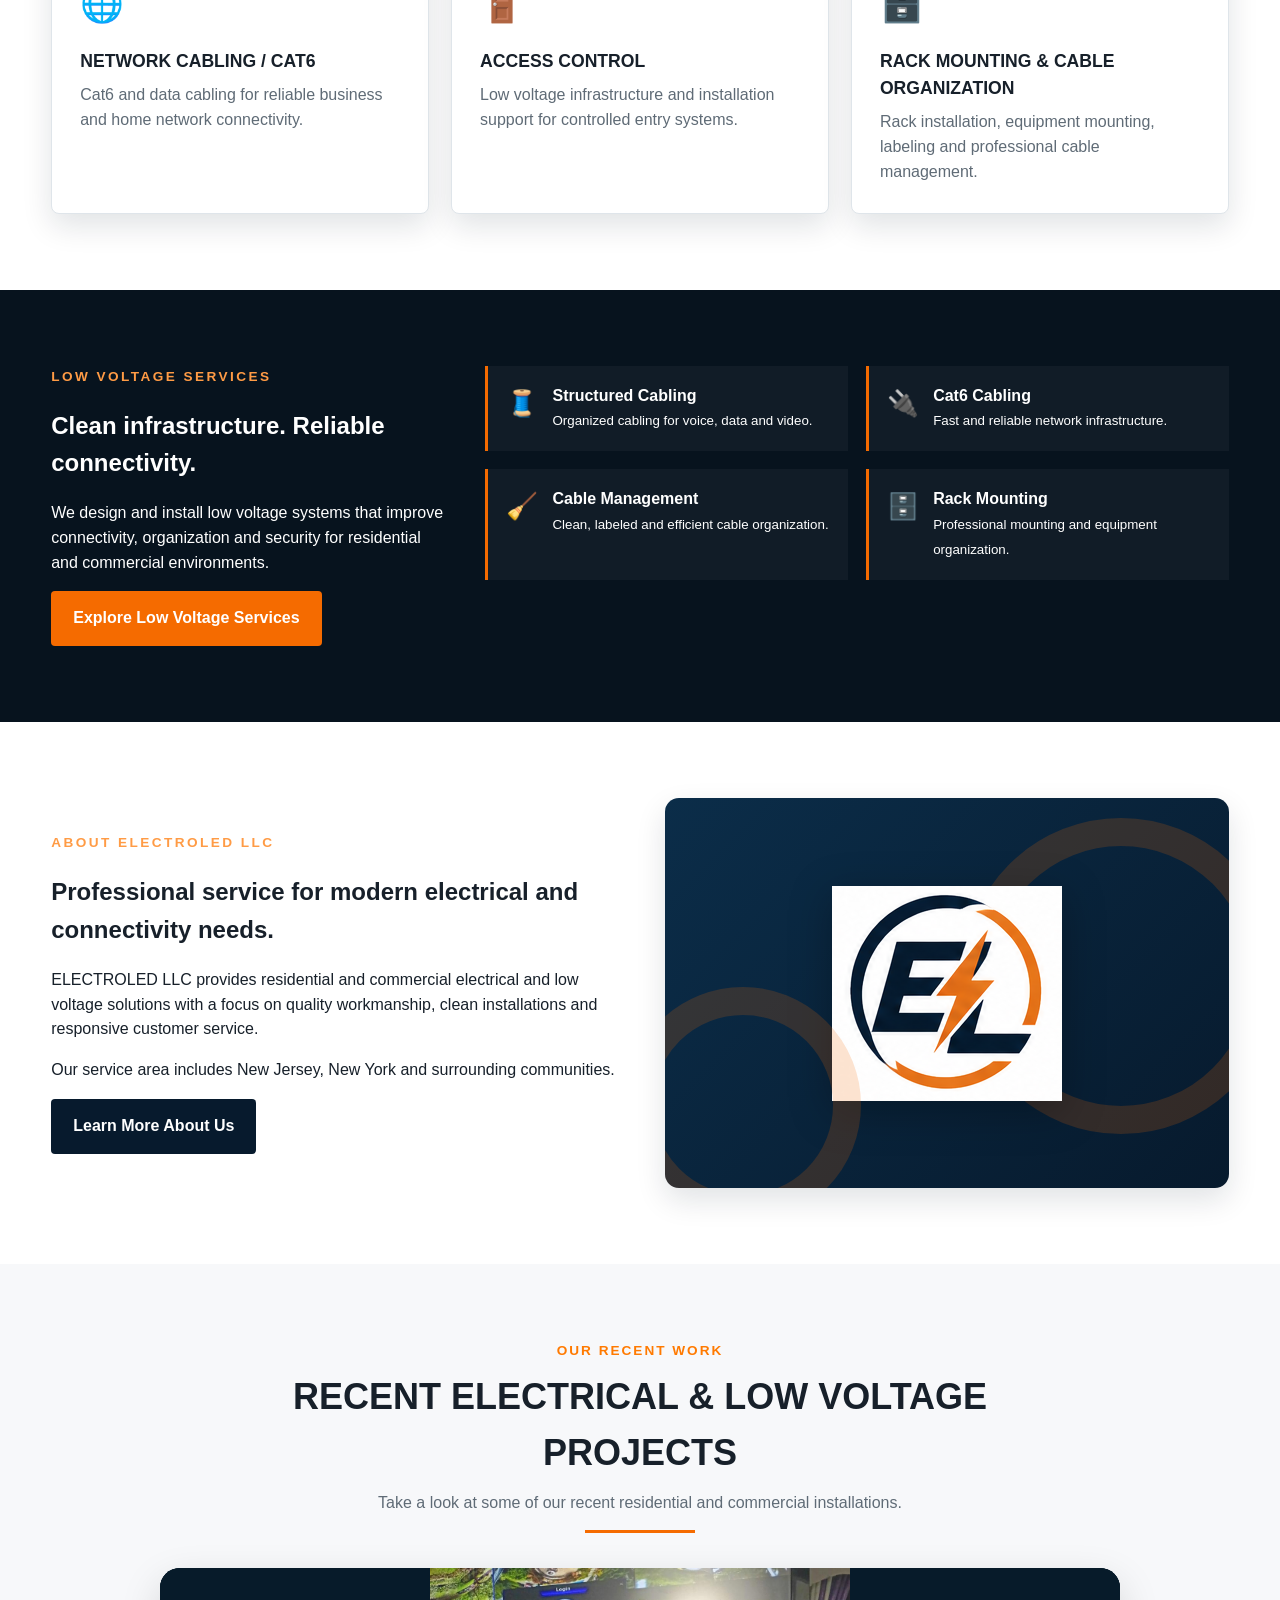
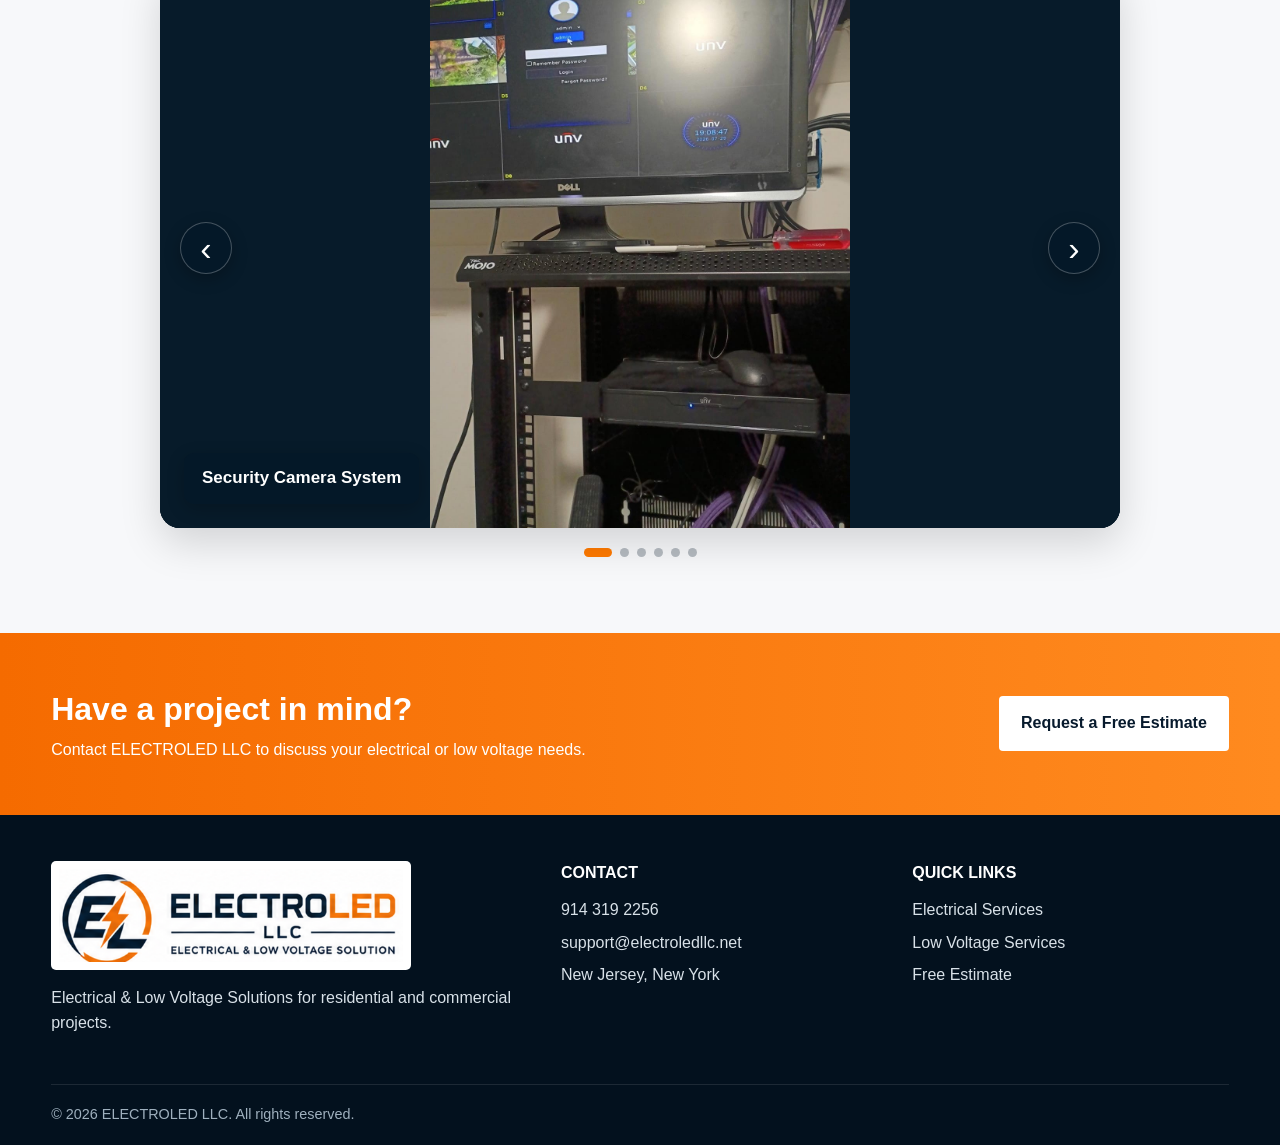
==== commit 45c3acf7: "telefono2" ====
--- a/public/index.html
+++ b/public/index.html
@@ -15,7 +15,7 @@
 <body>
   <div class="topbar">
     <div class="container">
-      <div class="left"><span>☎ 914-319-2256 | 201-772-4957</span><span>✉ support@electroledllc.net</span><span>📍 New Jersey, New
+      <div class="left"><span>☎ 914 319 2256 | 201 772 4957</span><span>✉ support@electroledllc.net</span><span>📍 New Jersey, New
           York</span></div>
       <div class="right"><span>Residential + Commercial</span></div>
     </div>
